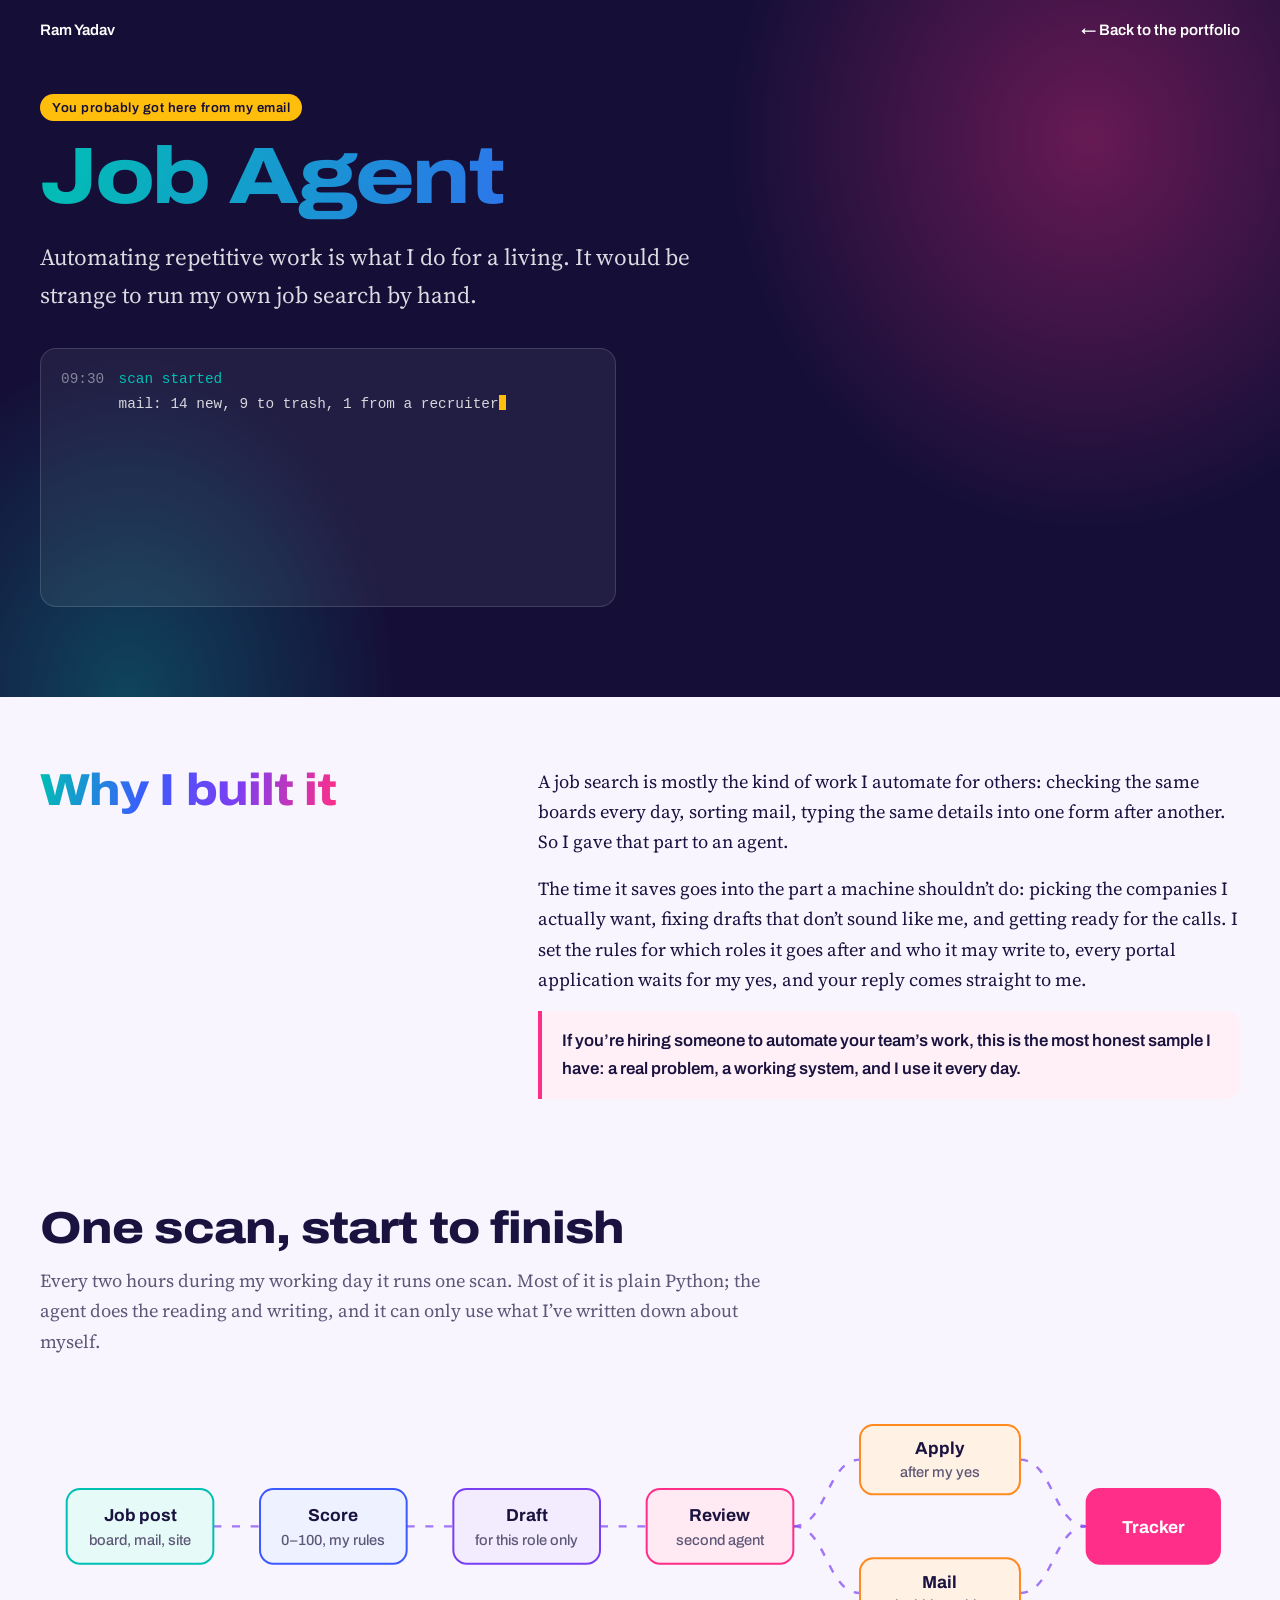
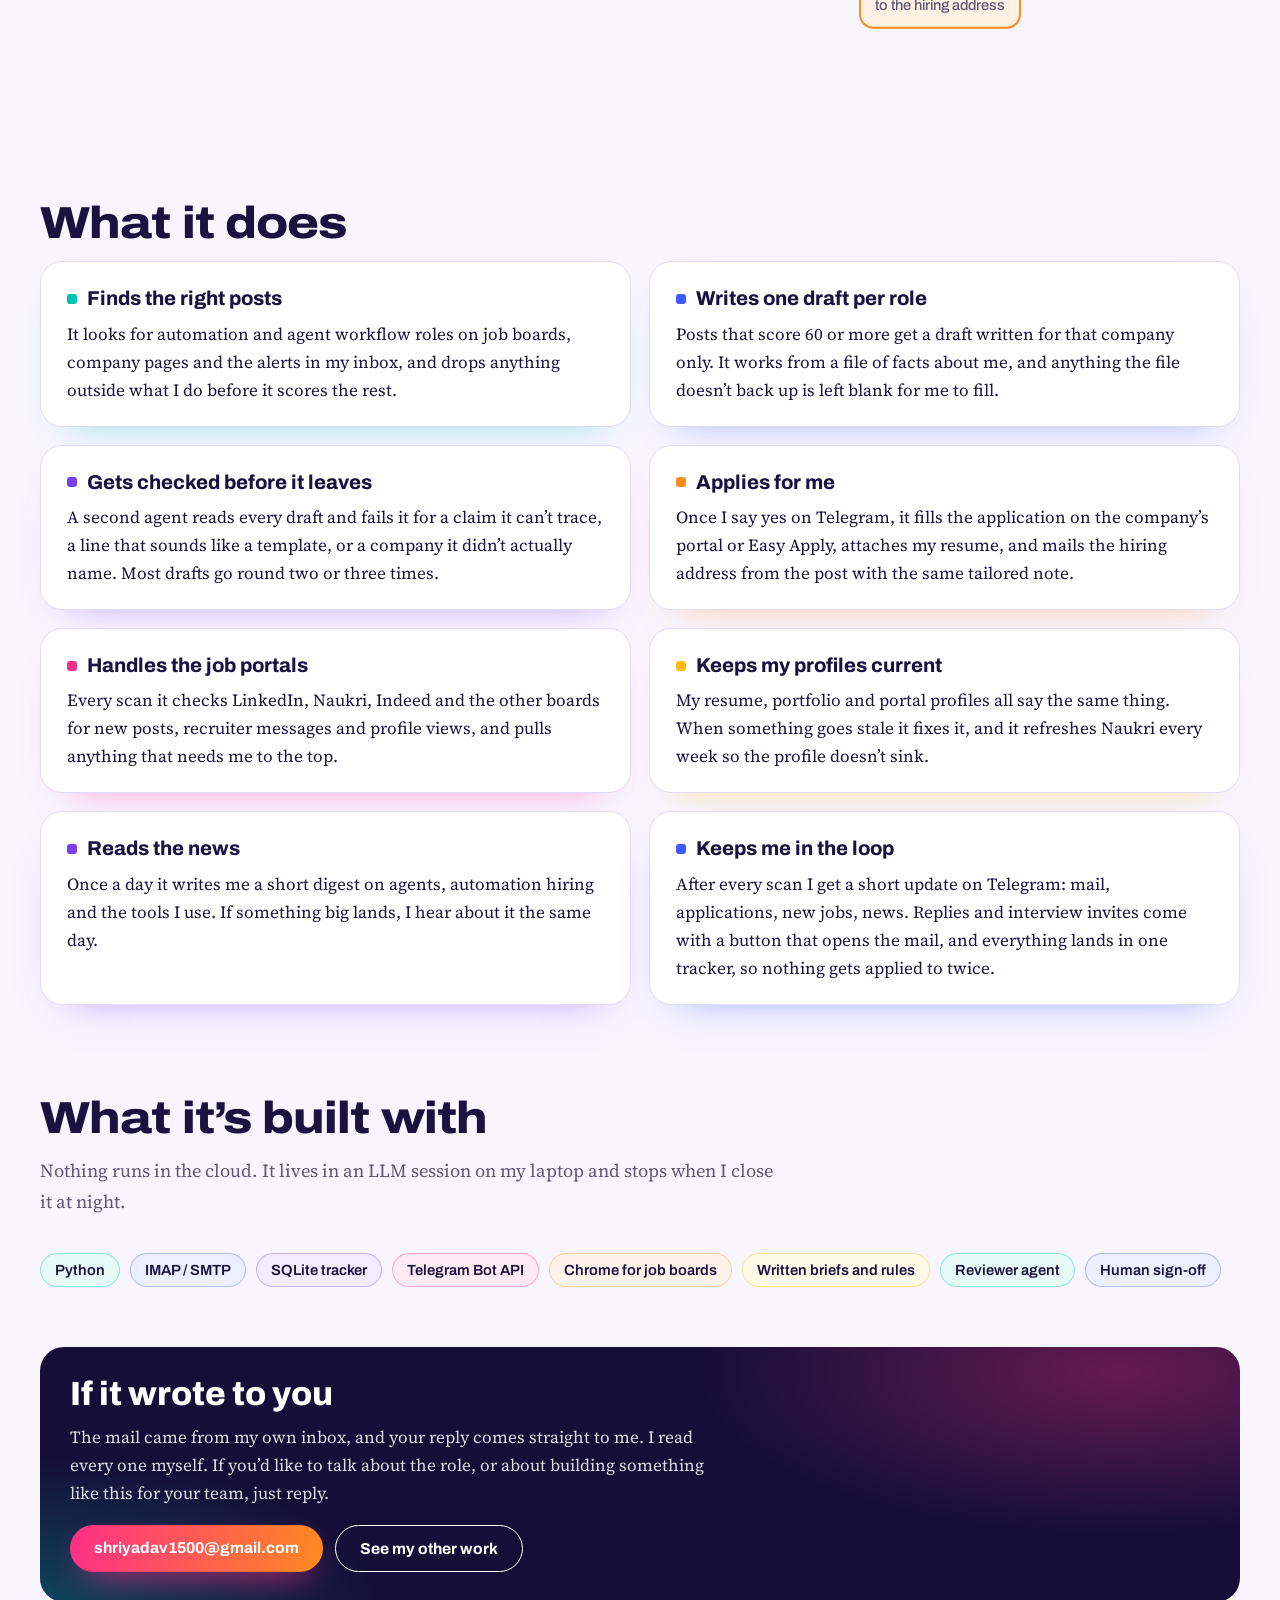
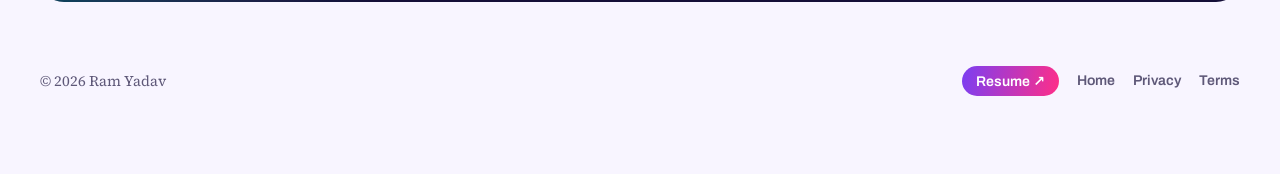
==== jobagent/index.html @ 6a9166ba "feat: short Gemini summary on the fit check" ====
<!doctype html>
<html lang="en">
<head>
<meta charset="utf-8">
<meta name="viewport" content="width=device-width, initial-scale=1">
<title>Job Agent – Ram Yadav</title>
<meta name="description" content="The small agent I built to run my job search: it reads job posts, drafts applications from facts about me, gets every draft checked, and asks me before anything big.">
<meta property="og:type" content="website">
<meta property="og:url" content="https://r4myd.com/jobagent/">
<meta property="og:title" content="Job Agent – Ram Yadav">
<meta property="og:description" content="How the agent behind my job applications works, and what it will never do.">
<meta property="og:image" content="https://r4myd.com/img/og.jpg">
<link rel="preconnect" href="https://fonts.googleapis.com">
<link rel="preconnect" href="https://fonts.gstatic.com" crossorigin>
<link href="https://fonts.googleapis.com/css2?family=Archivo:wdth,wght@100..125,400..800&family=Source+Serif+4:opsz,wght@8..60,400;8..60,600&display=swap" rel="stylesheet">
<link rel="stylesheet" href="../style.css?v=20261004c">
<link rel="icon" href="/favicon.ico" sizes="48x48">
<link rel="icon" type="image/png" href="/img/icon-192.png" sizes="192x192">
<link rel="apple-touch-icon" href="/apple-touch-icon.png">
<style>
  .ja-top { padding-bottom: 90px; }
  .ja-top .lead { max-width: 30em; margin: 18px 0 0; font-size: clamp(1.15rem, 2vw, 1.45rem); color: rgba(255,255,255,.85); }
  .ja-top .tag { display: inline-block; margin-top: 56px; padding: 6px 12px; border-radius: 999px; font: 600 .82rem var(--sans); letter-spacing: .04em; color: var(--night); background: var(--marigold); }
  .ja-top h1 { margin-top: 14px; background-size: 220% 100%; animation: shimmer 9s linear infinite; }

  .log { margin: 34px 0 0; max-width: 40em; padding: 18px 20px; border-radius: 16px; background: rgba(255,255,255,.06); border: 1px solid rgba(255,255,255,.14); font: 500 .9rem/1.7 ui-monospace, "Cascadia Mono", Consolas, monospace; color: rgba(255,255,255,.82); }
  .log p { margin: 0; display: grid; grid-template-columns: 3.4em 1fr; gap: .6em; }
  .log p b { font-weight: 500; color: rgba(255,255,255,.45); }
  .log p.wait { visibility: hidden; }
  .log .rest { visibility: hidden; }
  .log .t { color: var(--turq); } .log .y { color: var(--marigold); } .log .p { color: var(--pink); }
  .log .caret { display: inline-block; width: .55em; height: 1.05em; vertical-align: -2px; background: var(--marigold); animation: blink 1s steps(1) infinite; }
  @keyframes blink { 50% { opacity: 0; } }

  .ja { padding: 70px 0 20px; }
  .ja .section-title { font-size: clamp(1.9rem, 4vw, 2.8rem); font-weight: 800; font-stretch: 115%; letter-spacing: -.02em; margin-bottom: 14px; }
  .ja .intro { max-width: 40em; color: var(--muted); font-size: 1.15rem; margin: 0 0 36px; }
  .flow .nodes rect:nth-of-type(n) { fill: #fff; stroke: var(--rule); }
  .flow .n1 { fill: #E6FAF8 !important; stroke: var(--turq) !important; }
  .flow .n2 { fill: #EEF1FF !important; stroke: var(--blue) !important; }
  .flow .n3 { fill: #F3ECFF !important; stroke: var(--violet) !important; }
  .flow .n4 { fill: #FFE9F3 !important; stroke: var(--pink) !important; }
  .flow .n5 { fill: #FFF1E3 !important; stroke: var(--saffron) !important; }
  .flow .n6 { fill: var(--pink) !important; stroke: var(--pink) !important; }
  .flow .n6 + text { fill: #fff; }

  .why { display: grid; grid-template-columns: minmax(0, 1fr) minmax(0, 1.6fr); gap: 20px 60px; align-items: start; }
  .why .section-title { background: var(--rainbow); -webkit-background-clip: text; background-clip: text; color: transparent; }
  .why-copy p { margin: 0 0 16px; font-size: 1.15rem; }
  .why-copy .why-last { padding: 16px 20px; border-left: 4px solid var(--pink); border-radius: 0 14px 14px 0; background: color-mix(in srgb, var(--pink) 7%, var(--panel)); font-family: var(--sans); font-weight: 600; font-size: 1.05rem; }
  .cards { display: grid; grid-template-columns: repeat(2, 1fr); gap: 18px; }
  .card { --c: var(--turq); padding: 26px 26px 22px; border-radius: 22px; background: var(--panel); border: 1px solid var(--rule); box-shadow: 0 18px 40px -30px color-mix(in srgb, var(--c) 70%, transparent); transition: transform .45s var(--ease), box-shadow .45s; }
  .card:hover { transform: translateY(-4px); box-shadow: 0 26px 50px -28px color-mix(in srgb, var(--c) 80%, transparent); }
  .card h3 { font-size: 1.25rem; font-weight: 750; margin: 0 0 10px; display: flex; align-items: center; gap: 10px; }
  .card h3::before { content: ""; width: 10px; height: 10px; border-radius: 3px; background: var(--c); flex: none; }
  .card p { margin: 0; }
  .card.wide { grid-column: 1 / -1; }
  .card ul { margin: 0; padding-left: 1.1em; }
  .card li + li { margin-top: 6px; }

  .never { --c: var(--pink); background: color-mix(in srgb, var(--pink) 7%, var(--panel)); border-color: color-mix(in srgb, var(--pink) 30%, transparent); }
  .stack { display: flex; flex-wrap: wrap; gap: 10px; margin: 0; padding: 0; list-style: none; }
  .stack li { padding: 8px 14px; border-radius: 999px; font: 600 .92rem var(--sans); background: color-mix(in srgb, var(--c, var(--violet)) 10%, var(--panel)); border: 1px solid color-mix(in srgb, var(--c, var(--violet)) 35%, transparent); }
  .stack li:nth-child(6n+1) { --c: var(--turq); } .stack li:nth-child(6n+2) { --c: var(--blue); } .stack li:nth-child(6n+3) { --c: var(--violet); }
  .stack li:nth-child(6n+4) { --c: var(--pink); } .stack li:nth-child(6n+5) { --c: var(--saffron); } .stack li:nth-child(6n+6) { --c: var(--marigold); }

  .note { margin: 60px 0 10px; padding: 30px; border-radius: 24px; background: var(--night); color: #fff; position: relative; overflow: hidden; }
  .note::before { content: ""; position: absolute; inset: 0; background: radial-gradient(50% 90% at 90% 10%, rgba(255,46,136,.35), transparent 70%), radial-gradient(40% 80% at 0% 100%, rgba(0,191,179,.3), transparent 70%); }
  .note > * { position: relative; }
  .note h2 { font-size: clamp(1.5rem, 3vw, 2.1rem); font-weight: 800; margin: 0 0 10px; }
  .note p { margin: 0 0 18px; max-width: 38em; color: rgba(255,255,255,.85); }
  .note .cta { margin: 0; }

  .steps { display: none; margin: 0; padding: 0; list-style: none; counter-reset: s; font-family: var(--sans); }
  .steps li { counter-increment: s; display: grid; grid-template-columns: 2.2rem 1fr; align-items: baseline; padding: 12px 0; border-bottom: 1px solid var(--rule); }
  .steps li::before { content: counter(s, decimal-leading-zero); font-weight: 700; color: var(--pink); }
  .steps b { display: block; } .steps span { color: var(--muted); font-size: .92rem; }
  @media (max-width: 760px) { .cards, .why { grid-template-columns: 1fr; } .flow-wrap { display: none; } .steps { display: block; } .log { font-size: .8rem; } }
  @media (prefers-reduced-motion: reduce) { .ja-top h1, .log .caret { animation: none; } .card { transition: none; } }
</style>
</head>
<body>
<header class="legal-top ja-top">
  <div class="wrap">
    <div class="bar"><a href="../">Ram Yadav</a><a href="../">← Back to the portfolio</a></div>
    <span class="tag">You probably got here from my email</span>
    <h1>Job Agent</h1>
    <p class="lead">Automating repetitive work is what I do for a living. It would be strange to run my own job search by hand.</p>
    <div class="log" aria-hidden="true"></div>
  </div>
</header>

<main>
<section class="wrap ja why reveal">
  <h2 class="section-title">Why I built it</h2>
  <div class="why-copy">
    <p>A job search is mostly the kind of work I automate for others: checking the same boards every day, sorting mail, typing the same details into one form after another. So I gave that part to an agent.</p>
    <p>The time it saves goes into the part a machine shouldn’t do: picking the companies I actually want, fixing drafts that don’t sound like me, and getting ready for the calls. I set the rules for which roles it goes after and who it may write to, every portal application waits for my yes, and your reply comes straight to me.</p>
    <p class="why-last">If you’re hiring someone to automate your team’s work, this is the most honest sample I have: a real problem, a working system, and I use it every day.</p>
  </div>
</section>

<section class="wrap ja reveal">
  <h2 class="section-title">One scan, start to finish</h2>
  <p class="intro">Every two hours during my working day it runs one scan. Most of it is plain Python; the agent does the reading and writing, and it can only use what I’ve written down about myself.</p>
  <div class="flow-wrap">
  <svg class="flow" style="--c:var(--violet)" viewBox="0 0 900 200" role="img" aria-label="Job post, score, draft, review, then apply after Ram's yes and mail the hiring address, then tracker">
    <g class="edges">
      <path d="M130 100 L165 100"/><path d="M275 100 L310 100"/><path d="M420 100 L455 100"/>
      <path d="M565 100 C590 100 590 50 615 50"/><path d="M565 100 C590 100 590 150 615 150"/>
      <path d="M735 50 C760 50 760 100 785 100"/><path d="M735 150 C760 150 760 100 785 100"/>
    </g>
    <g class="nodes">
      <rect class="n1" x="20" y="72" width="110" height="56" rx="10"/><text x="75" y="96">Job post</text><text class="s" x="75" y="114">board, mail, site</text>
      <rect class="n2" x="165" y="72" width="110" height="56" rx="10"/><text x="220" y="96">Score</text><text class="s" x="220" y="114">0–100, my rules</text>
      <rect class="n3" x="310" y="72" width="110" height="56" rx="10"/><text x="365" y="96">Draft</text><text class="s" x="365" y="114">for this role only</text>
      <rect class="n4" x="455" y="72" width="110" height="56" rx="10"/><text x="510" y="96">Review</text><text class="s" x="510" y="114">second agent</text>
      <rect class="n5" x="615" y="24" width="120" height="52" rx="10"/><text x="675" y="46">Apply</text><text class="s" x="675" y="63">after my yes</text>
      <rect class="n5" x="615" y="124" width="120" height="52" rx="10"/><text x="675" y="146">Mail</text><text class="s" x="675" y="163">to the hiring address</text>
      <rect class="n6" x="785" y="72" width="100" height="56" rx="10"/><text x="835" y="105">Tracker</text>
    </g>
  </svg>
  </div>
  <ol class="steps">
    <li><div><b>Job post</b><span>from a board, an alert mail or a company site</span></div></li>
    <li><div><b>Score</b><span>0–100 against my rules; below 60 is logged and dropped</span></div></li>
    <li><div><b>Draft</b><span>written for this role only, from facts about me</span></div></li>
    <li><div><b>Review</b><span>a second agent checks every line</span></div></li>
    <li><div><b>Apply and mail</b><span>it fills the application once I say yes, and mails the hiring address from the post</span></div></li>
    <li><div><b>Tracker</b><span>one record per job, so nothing is sent twice</span></div></li>
  </ol>
</section>

<section class="wrap ja reveal">
  <h2 class="section-title">What it does</h2>
  <div class="cards">
    <article class="card" style="--c:var(--turq)"><h3>Finds the right posts</h3><p>It looks for automation and agent workflow roles on job boards, company pages and the alerts in my inbox, and drops anything outside what I do before it scores the rest.</p></article>
    <article class="card" style="--c:var(--blue)"><h3>Writes one draft per role</h3><p>Posts that score 60 or more get a draft written for that company only. It works from a file of facts about me, and anything the file doesn’t back up is left blank for me to fill.</p></article>
    <article class="card" style="--c:var(--violet)"><h3>Gets checked before it leaves</h3><p>A second agent reads every draft and fails it for a claim it can’t trace, a line that sounds like a template, or a company it didn’t actually name. Most drafts go round two or three times.</p></article>
    <article class="card" style="--c:var(--saffron)"><h3>Applies for me</h3><p>Once I say yes on Telegram, it fills the application on the company’s portal or Easy Apply, attaches my resume, and mails the hiring address from the post with the same tailored note.</p></article>
    <article class="card" style="--c:var(--pink)"><h3>Handles the job portals</h3><p>Every scan it checks LinkedIn, Naukri, Indeed and the other boards for new posts, recruiter messages and profile views, and pulls anything that needs me to the top.</p></article>
    <article class="card" style="--c:var(--marigold)"><h3>Keeps my profiles current</h3><p>My resume, portfolio and portal profiles all say the same thing. When something goes stale it fixes it, and it refreshes Naukri every week so the profile doesn’t sink.</p></article>
    <article class="card" style="--c:var(--violet)"><h3>Reads the news</h3><p>Once a day it writes me a short digest on agents, automation hiring and the tools I use. If something big lands, I hear about it the same day.</p></article>
    <article class="card" style="--c:var(--blue)"><h3>Keeps me in the loop</h3><p>After every scan I get a short update on Telegram: mail, applications, new jobs, news. Replies and interview invites come with a button that opens the mail, and everything lands in one tracker, so nothing gets applied to twice.</p></article>
  </div>
</section>

<section class="wrap ja reveal">
  <h2 class="section-title">What it’s built with</h2>
  <p class="intro">Nothing runs in the cloud. It lives in an LLM session on my laptop and stops when I close it at night.</p>
  <ul class="stack">
    <li>Python</li><li>IMAP / SMTP</li><li>SQLite tracker</li><li>Telegram Bot API</li><li>Chrome for job boards</li>
    <li>Written briefs and rules</li><li>Reviewer agent</li><li>Human sign-off</li>
  </ul>

  <div class="note">
    <h2>If it wrote to you</h2>
    <p>The mail came from my own inbox, and your reply comes straight to me. I read every one myself. If you’d like to talk about the role, or about building something like this for your team, just reply.</p>
    <p class="cta"><a class="btn" href="mailto:shriyadav1500@gmail.com">shriyadav1500@gmail.com</a><a class="btn ghost" href="../">See my other work</a></p>
  </div>
</section>
</main>

<footer class="wrap foot">
  <p>© 2026 Ram Yadav</p>
  <nav class="foot-links"><a class="resume-btn" href="../resume.pdf" target="_blank" rel="noopener">Resume <span aria-hidden="true">↗</span></a><a href="../">Home</a><a href="../privacy.html">Privacy</a><a href="../terms.html">Terms</a></nav>
</footer>

<script>
(() => {
  const els = document.querySelectorAll('.reveal');
  if (!('IntersectionObserver' in window)) { els.forEach(e => e.classList.add('in')); }
  else {
    const io = new IntersectionObserver(es => es.forEach(e => { if (e.isIntersecting) { e.target.classList.add('in'); io.unobserve(e.target); } }), { threshold: .12 });
    els.forEach(e => io.observe(e));
  }

  const log = document.querySelector('.log');
  const lines = [
    ['t', '09:30', 'scan started'],
    ['', '', 'mail: 14 new, 9 to trash, 1 from a recruiter'],
    ['', '', 'jobs: 23 found, 17 dropped by the filters'],
    ['y', '', 'score 82, automation engineer, remote → draft'],
    ['', '', 'reviewer: FIX (2 lines) → fixed → PASS'],
    ['', '', 'naukri, indeed, linkedin: 2 profile views, 0 messages'],
    ['', '', 'news: digest saved'],
    ['p', '', 'telegram → "apply to this one? yes / no"'],
    ['t', '', 'yes → applied on the portal, mail sent, tracker updated'],
  ];
  const still = matchMedia('(prefers-reduced-motion: reduce)').matches;
  // Every line is laid out up front (hidden) so the box never changes height while it types.
  const rows = lines.map(([cls, time, text]) => {
    const p = document.createElement('p'); p.className = (cls ? cls + ' ' : '') + 'wait';
    const b = document.createElement('b'); b.textContent = time;
    const s = document.createElement('span'); const done = document.createElement('span'); const rest = document.createElement('span');
    rest.className = 'rest'; rest.textContent = text; s.append(done, rest);
    p.append(b, s); log.appendChild(p);
    return { p, done, rest, text };
  });
  if (still) { rows.forEach(r => { r.p.classList.remove('wait'); r.done.textContent = r.text; r.rest.textContent = ''; }); return; }
  const caret = document.createElement('span'); caret.className = 'caret';
  let i = 0;
  const reset = () => rows.forEach(r => { r.p.classList.add('wait'); r.done.textContent = ''; r.rest.textContent = r.text; });
  const next = () => {
    if (i === rows.length) { setTimeout(() => { reset(); i = 0; next(); }, 4200); return; }
    const r = rows[i++]; r.p.classList.remove('wait'); let k = 0;
    const type = () => {
      k++; r.done.textContent = r.text.slice(0, k); r.rest.textContent = r.text.slice(k);
      r.done.after(caret);
      k < r.text.length ? setTimeout(type, 16) : setTimeout(next, 520);
    };
    type();
  };
  next();
})();
</script>
<script type="module" src="https://static.cloudflareinsights.com/beacon.min.js" data-cf-beacon='{"token": "8d06e799ebae47a8966e0bc18af4d934"}'></script>
</body>
</html>
---- style.css ----
/* Jaipur's colours: pink city walls, blue pottery, saffron, marigold, indigo dye. */
:root {
  --night: #150F38;
  --ink: #1A1340;
  --paper: #F8F5FF;
  --panel: #FFFFFF;
  --muted: #5E5878;
  --rule: #E3DDF3;
  --pink: #FF2E88;
  --saffron: #FF8A1F;
  --marigold: #FFBE0B;
  --turq: #00BFB3;
  --blue: #3D5AFE;
  --violet: #7B3FF2;
  --rainbow: linear-gradient(100deg, var(--turq), var(--blue) 25%, var(--violet) 45%, var(--pink) 68%, var(--saffron) 85%, var(--marigold));
  --sans: "Archivo", "Segoe UI", system-ui, sans-serif;
  --serif: "Source Serif 4", Georgia, serif;
  --ease: cubic-bezier(.16, 1, .3, 1);
  --max: 1200px;
  color-scheme: light;
}

*, *::before, *::after { box-sizing: border-box; }
html { scroll-behavior: smooth; overflow-x: clip; }
body { margin: 0; overflow-x: clip; background: var(--paper); color: var(--ink); font: 1.0625rem/1.65 var(--serif); -webkit-font-smoothing: antialiased; }
img { display: block; max-width: 100%; height: auto; }
a { color: inherit; }
:focus-visible { outline: 3px solid var(--marigold); outline-offset: 3px; }
h1, h2, h3 { font-family: var(--sans); line-height: 1.06; margin: 0; }
.wrap { width: min(var(--max), 100% - 32px); margin-inline: auto; }

/* ---------- top bar (sits on the dark hero) ---------- */
.top { position: absolute; inset: 0 0 auto; z-index: 3; display: flex; justify-content: space-between; align-items: center; padding: 22px 0; color: #fff; }
.mark { font: 800 1.05rem var(--sans); font-stretch: 118%; text-decoration: none; }
.top nav { display: flex; gap: 24px; align-items: center; font: 500 .95rem var(--sans); }
.top nav a { text-decoration: none; opacity: .75; }
.top nav a:hover { opacity: 1; }
.top .nav-cta { opacity: 1; padding: 8px 16px; border-radius: 999px; background: rgba(255,255,255,.1); border: 1px solid rgba(255,255,255,.25); backdrop-filter: blur(8px); }

/* ---------- hero ---------- */
.hero { position: relative; min-height: 100svh; display: grid; align-content: center; overflow: hidden; padding: 120px 0 44px; background: var(--night); color: #fff; isolation: isolate; }
.hero::before { /* coloured light pooling behind the terrain */
  content: ""; position: absolute; inset: -20%; z-index: -1;
  background: radial-gradient(38% 42% at 78% 30%, rgba(255,46,136,.35), transparent 70%),
              radial-gradient(34% 38% at 92% 78%, rgba(255,138,31,.30), transparent 70%),
              radial-gradient(40% 44% at 55% 95%, rgba(0,191,179,.28), transparent 70%),
              radial-gradient(30% 36% at 10% 10%, rgba(123,63,242,.35), transparent 70%);
  animation: drift 18s ease-in-out infinite alternate;
}
@keyframes drift { to { transform: translate(-3%, 2%) scale(1.06); } }
#terrain { position: absolute; inset: 0; width: 100%; height: 100%; z-index: 0; }
.hero::after { content: ""; position: absolute; inset: 0; z-index: 1; pointer-events: none; background: linear-gradient(90deg, rgba(21,15,56,.9) 12%, rgba(21,15,56,.35) 45%, transparent 70%); }
.hero-in, .hero-stats { position: relative; z-index: 2; }
.hero h1 {
  font-size: clamp(4rem, 12vw, 10.5rem); font-weight: 800; font-stretch: 125%; letter-spacing: -.035em; line-height: .86; margin: 0 0 30px;
  background: var(--rainbow); background-size: 220% 100%; -webkit-background-clip: text; background-clip: text; color: transparent;
  animation: rise 1.2s var(--ease) both, shimmer 9s linear infinite;
}
@keyframes shimmer { to { background-position: 220% 0; } }
.hello { font: 600 clamp(1.1rem, 1.8vw, 1.5rem) var(--sans); color: rgba(255,255,255,.78); margin: 0 0 6px 6px; animation: rise 1s var(--ease) both; }
.lede { font-size: clamp(1.25rem, 2.1vw, 1.6rem); max-width: 25em; margin: 0 0 10px; }
.sub { color: rgba(255,255,255,.7); margin: 0; }
.cta { display: flex; flex-wrap: wrap; gap: 12px; margin: 32px 0 0; }
.btn { font: 700 .98rem var(--sans); text-decoration: none; padding: 14px 24px; border-radius: 999px; color: #fff; background: linear-gradient(100deg, var(--pink), var(--saffron)); box-shadow: 0 14px 34px -14px var(--pink); transition: transform .35s var(--ease), box-shadow .35s; }
.btn:hover { transform: translateY(-3px) scale(1.02); box-shadow: 0 20px 40px -14px var(--pink); }
.btn.ghost { background: transparent; border: 1.5px solid currentColor; box-shadow: none; }
.hero-stats { display: grid; grid-template-columns: repeat(3, 1fr); gap: 16px; margin-top: 70px; }
.hero-stats div { display: flex; flex-direction: column-reverse; padding: 18px 20px; border-radius: 18px; background: rgba(255,255,255,.07); border: 1px solid rgba(255,255,255,.12); backdrop-filter: blur(10px); }
.hero-stats div:nth-child(1) dd { color: var(--turq); } .hero-stats div:nth-child(2) dd { color: var(--pink); } .hero-stats div:nth-child(3) dd { color: var(--marigold); }
.hero-stats dt { font: 500 .88rem var(--sans); color: rgba(255,255,255,.7); }
.hero-stats dd { margin: 0; font: 800 clamp(1.8rem, 3.4vw, 2.7rem) var(--sans); font-stretch: 118%; font-variant-numeric: tabular-nums; }
.hero-in > *, .hero-stats { opacity: 0; transform: translateY(18px); animation: rise 1s var(--ease) forwards; }
.hero-in > :nth-child(2) { animation-delay: .12s; } .hero-in > :nth-child(3) { animation-delay: .22s; } .hero-in > :nth-child(4) { animation-delay: .32s; }
.hero-stats { animation-delay: .5s; }
@keyframes rise { to { opacity: 1; transform: none; } }

/* ---------- moving skills band ---------- */
.band { overflow: hidden; background: linear-gradient(100deg, var(--saffron), var(--pink) 55%, var(--violet)); color: #fff; transform: rotate(-1.5deg); margin: -22px -10px 0; position: relative; z-index: 2; box-shadow: 0 18px 40px -20px rgba(255,46,136,.7); }
.band-track { display: flex; width: max-content; animation: slide 32s linear infinite; }
.band span { font: 800 clamp(1.1rem, 2.4vw, 1.7rem) var(--sans); font-stretch: 115%; padding: 16px 28px; white-space: nowrap; }
.band span::after { content: "✦"; margin-left: 56px; color: var(--marigold); }
@keyframes slide { to { transform: translateX(-50%); } }

/* ---------- section titles ---------- */
#work { padding: 110px 0 10px; }
.section-title { font-size: clamp(2.3rem, 5vw, 4rem); font-weight: 800; font-stretch: 118%; letter-spacing: -.025em; }
.section-lede { color: var(--muted); font-size: 1.15rem; margin: 12px 0 0; max-width: 40em; }

/* ---------- projects: each one wears its own colour ---------- */
.project { --c: var(--pink); padding: 90px 0 30px; }
.p-head h3 { font-size: clamp(2rem, 4.4vw, 3.4rem); font-weight: 800; font-stretch: 114%; letter-spacing: -.02em; }
.p-head h3::before { content: ""; display: block; width: 64px; height: 8px; border-radius: 8px; background: var(--c); margin-bottom: 22px; box-shadow: 18px 0 0 color-mix(in srgb, var(--c) 45%, transparent), 36px 0 0 color-mix(in srgb, var(--c) 20%, transparent); }
.p-sub { font-size: 1.22rem; color: var(--muted); margin: 14px 0 34px; max-width: 36em; }
.p-grid { display: grid; grid-template-columns: minmax(0, 1.6fr) minmax(0, 1fr); gap: 56px; align-items: start; }
.p-copy p { margin: 0 0 16px; max-width: 38em; }
.points { padding-left: 1.2em; margin: 6px 0 0; }
.points li { margin-bottom: 8px; }
.points li::marker { color: var(--c); content: "◆  "; font-size: .8em; }
.facts { margin: 0; padding: 24px; border-radius: 22px; background: color-mix(in srgb, var(--c) 10%, var(--panel)); border: 1px solid color-mix(in srgb, var(--c) 30%, transparent); font-family: var(--sans); }
.facts div + div { margin-top: 16px; }
.facts dt { font-size: .82rem; font-weight: 600; color: color-mix(in srgb, var(--c) 70%, var(--ink)); }
.facts dd { margin: 3px 0 0; font-size: .98rem; line-height: 1.45; }

/* screenshots float on a coloured, dotted (bandhani) stage and lean toward the pointer */
.shot, .shots { margin: 46px 0 0; }
.shots { display: grid; gap: 26px; }
.shots .shot { margin: 0; }
.shots.two { grid-template-columns: 1fr 1fr; }
.shots.two.narrow { grid-template-columns: .62fr 1.38fr; align-items: start; }
.shots.three { grid-template-columns: repeat(3, 1fr); }
.shot { perspective: 1400px; }
.zoom {
  --rx: 0deg; --ry: 0deg;
  display: block; width: 100%; padding: 22px; border: 0; border-radius: 26px; cursor: zoom-in;
  background: radial-gradient(circle at 1px 1px, rgba(255,255,255,.35) 1.4px, transparent 1.6px) 0 0 / 14px 14px,
              linear-gradient(135deg, var(--c), color-mix(in srgb, var(--c) 55%, var(--violet)));
  transform: rotateX(var(--rx)) rotateY(var(--ry)); transform-style: preserve-3d;
  transition: transform .5s var(--ease), box-shadow .5s;
  box-shadow: 0 30px 60px -30px color-mix(in srgb, var(--c) 80%, #000);
}
.zoom img { width: 100%; border-radius: 12px; transform: translateZ(40px); box-shadow: 0 18px 40px -16px rgba(0,0,0,.45); }
.tilt .zoom { transform: rotateX(18deg) rotateY(-10deg) scale(.92); }
.tilt.in .zoom { transform: rotateX(var(--rx)) rotateY(var(--ry)); }
figcaption { font: .9rem/1.45 var(--sans); color: var(--muted); margin-top: 12px; }
.reveal { opacity: 0; transform: translateY(26px); transition: opacity .9s var(--ease), transform .9s var(--ease); }
.reveal.in { opacity: 1; transform: none; }

/* ---------- runner pipeline ---------- */
.pipe { position: relative; list-style: none; padding: 0; margin: 0 0 42px; display: grid; grid-template-columns: repeat(8, 1fr); gap: 8px; font: 700 .88rem var(--sans); }
.pipe li { display: flex; align-items: center; justify-content: center; text-align: center; line-height: 1.25; padding: 12px 6px; border-radius: 999px; background: var(--panel); border: 1.5px solid var(--rule); color: var(--muted); animation: step 8s linear infinite; animation-delay: calc(var(--i) * 1s); }
@keyframes step {
  0%, 11% { color: #fff; background: var(--c); border-color: var(--c); transform: translateY(-4px); box-shadow: 0 12px 24px -10px var(--c); }
  13%, 100% { color: var(--muted); background: var(--panel); border-color: var(--rule); transform: none; box-shadow: none; }
}

/* ---------- agent flow ---------- */
.flow { width: 100%; height: auto; margin: 0 0 42px; font-family: var(--sans); }
.flow .edges path { fill: none; stroke: var(--c); stroke-width: 1.8; opacity: .7; stroke-dasharray: 6 8; animation: flow 1.4s linear infinite; }
@keyframes flow { to { stroke-dashoffset: -28; } }
.flow rect { fill: #FFFFFF; stroke: var(--rule); stroke-width: 1.5; }
.flow .nodes rect:nth-of-type(2) { fill: #E6FAF8; stroke: var(--turq); } .flow .nodes rect:nth-of-type(3) { fill: #EEF1FF; stroke: var(--blue); }
.flow .nodes rect:nth-of-type(4) { fill: #F3ECFF; stroke: var(--violet); } .flow .nodes rect:nth-of-type(5) { fill: #FFE9F3; stroke: var(--pink); }
.flow .nodes rect:nth-of-type(6) { fill: #FFF1E3; stroke: var(--saffron); } .flow .nodes rect:nth-of-type(7) { fill: #FFF7DB; stroke: var(--marigold); }
.flow .end { fill: var(--pink); stroke: var(--pink); }
.flow text { font-size: 13px; font-weight: 700; fill: #1A1340; text-anchor: middle; }
.flow text.s { font-size: 11px; font-weight: 500; fill: #5E5878; }
.flow .end + text { fill: #fff; }

/* ---------- smaller builds ---------- */
.more, .build, .path { padding: 110px 0 20px; }
.tools { display: grid; grid-template-columns: repeat(3, 1fr); gap: 18px; margin-top: 40px; }
.tools article { --t: var(--pink); padding: 28px; border-radius: 22px; background: var(--panel); border: 1px solid var(--rule); position: relative; overflow: hidden; transition: transform .5s var(--ease), box-shadow .5s; }
.tools article:nth-child(2) { --t: var(--turq); } .tools article:nth-child(3) { --t: var(--violet); }
.tools article:nth-child(4) { --t: var(--saffron); } .tools article:nth-child(5) { --t: var(--blue); } .tools article:nth-child(6) { --t: var(--marigold); }
.tools article::before { content: ""; position: absolute; width: 140px; height: 140px; right: -50px; top: -50px; border-radius: 50%; background: var(--t); opacity: .16; transition: transform .6s var(--ease); }
.tools article:hover { transform: translateY(-6px) rotate(-.4deg); box-shadow: 0 26px 50px -30px var(--t); }
.tools article:hover::before { transform: scale(2.2); }
.tools h3 { font-size: 1.18rem; font-weight: 750; margin-bottom: 10px; position: relative; }
.tools p { margin: 0; font-size: 1rem; position: relative; }
.tools .stack { margin-top: 14px; font: 600 .85rem var(--sans); color: color-mix(in srgb, var(--t) 80%, var(--ink)); }

/* ---------- services with a turning cube ---------- */
.build-grid { display: grid; grid-template-columns: 300px 1fr; gap: 56px; align-items: center; margin-top: 44px; }
.cube-wrap { perspective: 900px; height: 300px; cursor: grab; touch-action: none; user-select: none; display: grid; place-items: center; }
.cube { --s: 170px; width: var(--s); height: var(--s); position: relative; transform-style: preserve-3d; transform: rotateX(-22deg) rotateY(0deg); }
.cube b { position: absolute; inset: 0; display: grid; place-items: center; font: 800 1.2rem var(--sans); font-stretch: 112%; color: #fff; border-radius: 18px; box-shadow: inset 0 0 0 1px rgba(255,255,255,.35); }
.cube b:nth-child(1) { background: var(--pink); transform: translateZ(calc(var(--s) / 2)); }
.cube b:nth-child(2) { background: var(--turq); transform: rotateY(90deg) translateZ(calc(var(--s) / 2)); }
.cube b:nth-child(3) { background: var(--violet); transform: rotateY(180deg) translateZ(calc(var(--s) / 2)); }
.cube b:nth-child(4) { background: var(--saffron); transform: rotateY(-90deg) translateZ(calc(var(--s) / 2)); }
.cube b:nth-child(5) { background: var(--blue); transform: rotateX(90deg) translateZ(calc(var(--s) / 2)); }
.cube b:nth-child(6) { background: var(--marigold); color: #1A1340; transform: rotateX(-90deg) translateZ(calc(var(--s) / 2)); }
@keyframes turn { from { transform: rotateX(-22deg) rotateY(0); } to { transform: rotateX(-22deg) rotateY(360deg); } }
.services { list-style: none; padding: 0; margin: 0; display: grid; grid-template-columns: 1fr 1fr; gap: 14px; }
.services li { padding: 20px 22px; border-radius: 18px; background: var(--panel); border: 1px solid var(--rule); border-left: 5px solid var(--pink); }
.services li:nth-child(2) { border-left-color: var(--turq); } .services li:nth-child(3) { border-left-color: var(--violet); }
.services li:nth-child(4) { border-left-color: var(--saffron); } .services li:nth-child(5) { border-left-color: var(--blue); } .services li:nth-child(6) { border-left-color: var(--marigold); }
.services h3 { font-size: 1.15rem; font-weight: 750; margin-bottom: 6px; }
.services p { margin: 0; color: var(--muted); font-size: 1rem; }

/* ---------- path ---------- */
.timeline { list-style: none; margin: 46px 0 0; padding: 0; display: grid; grid-template-columns: repeat(3, 1fr); gap: 22px; }
.timeline li { padding: 28px; border-radius: 22px; background: var(--panel); border: 1px solid var(--rule); }
.timeline .when { font: 800 3.2rem/1 var(--sans); font-stretch: 122%; margin: 0 0 14px; background: var(--rainbow); background-size: 300% 100%; -webkit-background-clip: text; background-clip: text; color: transparent; }
.timeline li:nth-child(1) .when { background-position: 0 0; } .timeline li:nth-child(2) .when { background-position: 50% 0; } .timeline li:nth-child(3) .when { background-position: 100% 0; }
.timeline h3 { font-size: 1.2rem; font-weight: 750; margin-bottom: 8px; }
.timeline p { margin: 0; }

/* ---------- contact ---------- */
.contact { margin-top: 110px; padding: 90px min(6vw, 70px); border-radius: 36px; color: #fff; position: relative; overflow: hidden;
  background: linear-gradient(120deg, var(--violet), var(--pink) 45%, var(--saffron) 80%, var(--marigold)); background-size: 200% 200%; animation: glow 14s ease-in-out infinite alternate; }
@keyframes glow { to { background-position: 100% 100%; } }
.contact h2 { font-size: clamp(2.3rem, 5.8vw, 4.8rem); font-weight: 800; font-stretch: 122%; letter-spacing: -.03em; max-width: 13em; }
.contact > p { font-size: 1.25rem; max-width: 32em; margin: 18px 0 0; opacity: .92; }
.contact .btn { background: #fff; color: #1A1340; box-shadow: 0 16px 36px -16px rgba(0,0,0,.5); }
.contact .btn.ghost { background: transparent; color: #fff; }
.foot { padding: 34px 0 54px; color: var(--muted); font-size: .92rem; }

/* ---------- lightbox ---------- */
.lightbox { border: 0; padding: 0; background: transparent; max-width: 96vw; }
.lightbox::backdrop { background: rgba(21, 15, 56, .88); backdrop-filter: blur(6px); }
.lightbox img { max-width: 96vw; max-height: 86vh; border-radius: 12px; }
.lb-close { display: block; margin: 0 0 10px auto; font: 700 .95rem var(--sans); padding: 8px 18px; border-radius: 999px; border: 0; cursor: pointer; background: var(--marigold); }

/* ---------- small screens ---------- */
@media (max-width: 900px) {
  .top nav a:not(.nav-cta) { display: none; }
  .p-grid, .shots.two, .shots.two.narrow, .build-grid { grid-template-columns: 1fr; gap: 28px; }
  .shots.three, .tools, .services { grid-template-columns: 1fr 1fr; }
  .timeline { grid-template-columns: 1fr; }
  .pipe { grid-template-columns: repeat(4, 1fr); grid-auto-rows: 1fr; }
  .hero::after { background: linear-gradient(0deg, rgba(21,15,56,.95) 35%, rgba(21,15,56,.4)); }
}
@media (max-width: 560px) {
  .shots.three, .tools, .services, .hero-stats { grid-template-columns: 1fr; }
  .zoom { padding: 12px; border-radius: 18px; }
  .contact { border-radius: 24px; }
}
@media (prefers-reduced-motion: reduce) {
  *, *::before, *::after { animation: none !important; transition: none !important; }
  .reveal, .hero-in > *, .hero-stats { opacity: 1; transform: none; }
  .tilt .zoom { transform: none; }
}

/* ================= control room layer ================= */
/* boot screen */
.boot { position: fixed; inset: 0; z-index: 50; background: var(--night); color: #fff; display: grid; grid-template-rows: 1fr auto; padding: 5vw; font: .95rem/1.7 ui-monospace, "Cascadia Code", Consolas, monospace; transition: transform .9s var(--ease) .1s, opacity .6s .5s; }
.boot.done { transform: translateY(-100%); opacity: 0; pointer-events: none; }
.boot-log { margin: 0; color: rgba(255,255,255,.7); white-space: pre-wrap; }
.boot-log b { color: var(--turq); font-weight: 600; }
.boot-pct { margin: 0; font: 800 clamp(5rem, 18vw, 15rem)/.8 var(--sans); font-stretch: 125%; text-align: right; background: var(--rainbow); -webkit-background-clip: text; background-clip: text; color: transparent; }

/* HUD strip */
.hud { display: flex; gap: 22px; margin: 0; font: 500 .78rem ui-monospace, Consolas, monospace; letter-spacing: .02em; color: rgba(255,255,255,.62); }
.hud .ok { color: #7CF0C8; }
.hud .ok::before { content: ""; display: inline-block; width: 7px; height: 7px; border-radius: 50%; background: #7CF0C8; margin-right: 7px; box-shadow: 0 0 10px #7CF0C8; animation: blink 2s infinite; }
@keyframes blink { 50% { opacity: .35; } }

/* rotating word */
.rot { display: inline-block; color: var(--marigold); font-weight: 600; min-width: 5ch; transition: opacity .3s, transform .3s var(--ease); }
.rot.out { opacity: 0; transform: translateY(-40%); }

/* manifesto: words light up as you scroll past */
.manifesto { padding: 130px 0 40px; }
.manifesto p { margin: 0; max-width: 20em; font: 750 clamp(1.9rem, 4.2vw, 3.6rem)/1.18 var(--sans); font-stretch: 108%; letter-spacing: -.02em; }
.manifesto span { color: color-mix(in srgb, var(--ink) 16%, transparent); transition: color .4s; }
.manifesto span.lit { color: var(--ink); }
.manifesto span.lit.hot { color: var(--pink); } .manifesto span.lit.hot:nth-of-type(odd) { color: var(--turq); }

/* work index with a preview that follows the pointer */
.index { list-style: none; padding: 0; margin: 46px 0 0; border-top: 1px solid var(--rule); counter-reset: w; }
.index a { display: grid; grid-template-columns: 3rem 1fr auto 4rem; align-items: baseline; gap: 18px; padding: 22px 6px; border-bottom: 1px solid var(--rule); text-decoration: none; position: relative; transition: padding .4s var(--ease), color .3s; }
.index a::before { counter-increment: w; content: counter(w, decimal-leading-zero); font: 600 .85rem var(--sans); color: var(--c); }
.index span { font: 750 clamp(1.3rem, 2.6vw, 2.1rem) var(--sans); font-stretch: 110%; }
.index em { font: 500 .9rem var(--sans); font-style: normal; color: var(--muted); }
.index b { font: 600 .9rem var(--sans); color: var(--muted); text-align: right; }
.index a:hover { padding-left: 22px; color: var(--c); }
.peek { position: fixed; left: 0; top: 0; z-index: 20; width: 340px; aspect-ratio: 16/10; border-radius: 14px; overflow: hidden; pointer-events: none; opacity: 0; transform: translate(-50%, -50%) scale(.6) rotate(-4deg); transition: opacity .25s, transform .45s var(--ease); box-shadow: 0 30px 60px -20px rgba(21,15,56,.55); }
.peek.on { opacity: 1; transform: translate(-50%, -50%) scale(1) rotate(-4deg); }
.peek img { width: 100%; height: 100%; object-fit: cover; object-position: top left; }

/* console */
.console-sec { padding: 110px 0 10px; }
.console { margin-top: 36px; border-radius: 20px; overflow: hidden; background: var(--night); color: #E9E4FF; box-shadow: 0 40px 80px -40px rgba(123,63,242,.8); font: .95rem/1.6 ui-monospace, "Cascadia Code", Consolas, monospace; }
.c-bar { display: flex; align-items: center; gap: 8px; padding: 12px 16px; background: rgba(255,255,255,.06); }
.c-bar i { width: 12px; height: 12px; border-radius: 50%; background: var(--pink); } .c-bar i:nth-child(2) { background: var(--marigold); } .c-bar i:nth-child(3) { background: var(--turq); }
.c-bar span { margin-left: 10px; color: rgba(255,255,255,.55); font-size: .85rem; }
.c-out { margin: 0; padding: 18px 20px 4px; min-height: 240px; max-height: 360px; overflow: auto; white-space: pre-wrap; }
.c-out .k { color: var(--marigold); } .c-out .g { color: #7CF0C8; } .c-out .p { color: #FF7DB8; } .c-out .dim { color: rgba(255,255,255,.5); }
.c-out a { color: #7CF0C8; }
.c-in { display: flex; gap: 10px; padding: 8px 20px 18px; }
.c-in label { color: var(--pink); font-weight: 700; }
.c-in input { flex: 1; background: none; border: 0; outline: 0; color: #fff; font: inherit; caret-color: var(--marigold); }
code { font-family: ui-monospace, Consolas, monospace; background: color-mix(in srgb, var(--violet) 14%, transparent); padding: 1px 7px; border-radius: 6px; }

/* custom cursor (pointer devices only) */
.cursor { position: fixed; left: 0; top: 0; z-index: 60; width: 14px; height: 14px; border-radius: 50%; pointer-events: none; background: var(--pink); mix-blend-mode: multiply; transform: translate(-50%, -50%); transition: width .3s var(--ease), height .3s var(--ease), background .3s; display: grid; place-items: center; }
.cursor span { font: 700 .8rem var(--sans); color: #fff; opacity: 0; transition: opacity .2s; }
.cursor.big { width: 78px; height: 78px; background: var(--violet); mix-blend-mode: normal; }
.cursor.big span { opacity: 1; }
@media (hover: none) { .cursor, .peek { display: none; } }
@media (max-width: 1100px) { .hud span:nth-child(2) { display: none; } }
@media (max-width: 900px) { .hud { display: none; } .index a { grid-template-columns: 2.4rem 1fr; } .index em, .index b { display: none; } }
@media (prefers-reduced-motion: reduce) { .boot { display: none; } }

/* ---------- about ---------- */
.about { padding: 120px 0 10px; display: grid; grid-template-columns: minmax(0, .9fr) minmax(0, 1.1fr); gap: 70px; align-items: center; }
.portrait { margin: 0; perspective: 1200px; }
.frame {
  padding: 18px; border-radius: 32px; transform: rotate(-3deg); transition: transform .8s var(--ease);
  background: radial-gradient(circle at 1px 1px, rgba(255,255,255,.4) 1.4px, transparent 1.6px) 0 0 / 14px 14px, var(--rainbow);
  box-shadow: 0 40px 80px -40px rgba(123,63,242,.8);
}
.frame img { border-radius: 20px; filter: saturate(1.05) contrast(1.03); }
.portrait:hover .frame { transform: rotate(0deg) scale(1.02); }
.portrait figcaption { display: flex; align-items: center; gap: 8px; margin-top: 18px; font: 600 .9rem var(--sans); color: var(--muted); }
.portrait .dot { width: 9px; height: 9px; border-radius: 50%; background: var(--turq); box-shadow: 0 0 0 4px color-mix(in srgb, var(--turq) 25%, transparent); }
.about-copy p { font-size: 1.2rem; max-width: 32em; margin: 18px 0 0; }
.about-copy p:first-of-type { margin-top: 24px; }

/* ---------- footer ---------- */
.foot { display: flex; flex-wrap: wrap; justify-content: space-between; align-items: center; gap: 16px; }
.foot p { margin: 0; }
.foot-links { display: flex; align-items: center; gap: 18px; font: 600 .88rem var(--sans); }
.foot-links a { color: var(--muted); text-decoration: none; }
.foot-links a:hover { color: var(--ink); }
.foot-links .resume-btn { color: #fff; padding: 7px 14px; border-radius: 999px; background: linear-gradient(100deg, var(--violet), var(--pink)); }
.foot-links .resume-btn:hover { color: #fff; filter: brightness(1.1); }

/* ---------- legal pages ---------- */
.legal-top { background: var(--night); color: #fff; padding: 22px 0 70px; position: relative; overflow: hidden; }
.legal-top::before { content: ""; position: absolute; inset: 0; background: radial-gradient(40% 80% at 85% 20%, rgba(255,46,136,.35), transparent 70%), radial-gradient(30% 70% at 10% 100%, rgba(0,191,179,.3), transparent 70%); }
.legal-top .wrap { position: relative; }
.legal-top .bar { display: flex; justify-content: space-between; align-items: center; }
.legal-top a { color: #fff; text-decoration: none; font: 600 .95rem var(--sans); }
.legal-top h1 { margin-top: 60px; font-size: clamp(2.6rem, 7vw, 5rem); font-weight: 800; font-stretch: 120%; letter-spacing: -.03em; background: var(--rainbow); -webkit-background-clip: text; background-clip: text; color: transparent; }
.legal-top .updated { margin: 12px 0 0; color: rgba(255,255,255,.7); font: 500 .95rem var(--sans); }
.legal { max-width: 46em; padding: 60px 0 40px; }
.legal h2 { font-size: 1.4rem; font-weight: 750; margin: 40px 0 10px; }
.legal p, .legal li { font-size: 1.08rem; }
.legal a { color: var(--violet); }

@media (max-width: 900px) { .about { grid-template-columns: 1fr; gap: 40px; } .portrait { max-width: 420px; } }
.legal a.btn { color: #fff; display: inline-block; margin-top: 10px; }

html.booted .boot { display: none; }
.cube-wrap:active { cursor: grabbing; }

/* ---------- "ask my agent" button: a slow colour ring and a live dot ---------- */
@property --spin { syntax: "<angle>"; inherits: false; initial-value: 0deg; }
.btn.agent { position: relative; isolation: isolate; display: inline-flex; align-items: center; gap: 10px; background: rgba(255,255,255,.08); box-shadow: 0 0 34px -8px rgba(0,191,179,.55); }
.btn.agent::before { content: ""; position: absolute; inset: 0; z-index: -1; padding: 2px; border-radius: inherit;
  background: conic-gradient(from var(--spin), var(--turq), var(--blue), var(--violet), var(--pink), var(--marigold), var(--turq));
  -webkit-mask: linear-gradient(#000 0 0) content-box, linear-gradient(#000 0 0); -webkit-mask-composite: xor; mask-composite: exclude;
  animation: ring 3.5s linear infinite; }
@keyframes ring { to { --spin: 360deg; } }
.btn.agent:hover { box-shadow: 0 0 44px -6px rgba(0,191,179,.8); }
.live { width: 8px; height: 8px; border-radius: 50%; background: #7CF0C8; box-shadow: 0 0 0 0 rgba(124,240,200,.7); animation: ping 1.8s ease-out infinite; }
@keyframes ping { 70% { box-shadow: 0 0 0 9px rgba(124,240,200,0); } 100% { box-shadow: 0 0 0 0 rgba(124,240,200,0); } }

/* ---------- fit check ---------- */
.fit { padding: 110px 0 0; }
.sr { position: absolute; width: 1px; height: 1px; overflow: hidden; clip-path: inset(50%); }
.fit-form { margin-top: 32px; }
.fit-form textarea, .contact-form input, .contact-form textarea { width: 100%; font: 1rem/1.5 var(--serif); color: var(--ink); background: var(--panel); border: 1.5px solid var(--rule); border-radius: 16px; padding: 14px 16px; resize: vertical; transition: border-color .2s; }
.fit-form textarea:focus, .contact-form input:focus, .contact-form textarea:focus { outline: none; border-color: var(--violet); }
.fit-row { display: flex; flex-wrap: wrap; align-items: center; gap: 16px; margin-top: 16px; }
.fit-row .btn { border: 0; cursor: pointer; }
.fit-row .btn:disabled { opacity: .6; cursor: wait; }
.form-note { margin: 0; font: 600 .95rem var(--sans); color: var(--muted); }
.fit-out { margin-top: 40px; padding: 30px; border-radius: 24px; background: var(--panel); border: 1px solid var(--rule); scroll-margin-top: 30px; }
.fit-sum { margin: 0 0 24px; font: 750 clamp(1.3rem, 2.4vw, 1.8rem)/1.25 var(--sans); }
.fit-sum:has(+ .fit-ai:not([hidden])) { margin-bottom: 12px; }
.fit-ai { margin: 0 0 26px; padding: 14px 18px; border-left: 4px solid var(--turq); border-radius: 0 14px 14px 0; background: color-mix(in srgb, var(--turq) 8%, var(--panel)); font-size: 1.08rem; }
.fit-cols { display: grid; grid-template-columns: 1.6fr 1fr; gap: 36px; }
.fit-cols h3 { font-size: 1rem; text-transform: uppercase; letter-spacing: .08em; color: var(--muted); margin-bottom: 14px; }
.fit-have, .fit-learn, .fit-notes { list-style: none; margin: 0; padding: 0; }
.fit-have li { display: grid; grid-template-columns: 1fr auto; gap: 2px 16px; padding: 12px 0; border-bottom: 1px solid var(--rule); }
.fit-have strong { font-family: var(--sans); }
.fit-have span { grid-column: 1; color: var(--muted); font-size: .98rem; }
.fit-have a { grid-row: 1 / 3; grid-column: 2; align-self: center; font: 700 .85rem var(--sans); color: var(--pink); text-decoration: none; white-space: nowrap; }
.fit-have a:hover { text-decoration: underline; }
.fit-learn { display: flex; flex-wrap: wrap; gap: 8px; }
.fit-learn li { padding: 6px 12px; border-radius: 999px; font: 600 .9rem var(--sans); background: color-mix(in srgb, var(--marigold) 18%, var(--panel)); border: 1px solid color-mix(in srgb, var(--marigold) 45%, transparent); }
.fit-learn-note { margin: 14px 0 0; color: var(--muted); font-size: .98rem; }
.fit-notes { margin-top: 26px; }
.fit-notes li { padding-left: 1.2em; position: relative; margin-bottom: 6px; }
.fit-notes li::before { content: "◆"; position: absolute; left: 0; color: var(--turq); font-size: .7em; top: .45em; }
.fit-next { margin: 26px 0 0; display: flex; flex-wrap: wrap; gap: 12px; }
.fit-next .btn.ghost { color: var(--ink); }

/* ---------- contact form (on the gradient) ---------- */
.contact-form { margin-top: 34px; max-width: 760px; }
.contact-form .kind { display: flex; gap: 10px; margin-bottom: 18px; }
.contact-form .kind label { cursor: pointer; }
.contact-form .kind input { position: absolute; opacity: 0; }
.contact-form .kind label:has(input:checked) { background: #fff; color: #1A1340; }
.contact-form .kind label { padding: 8px 18px; border-radius: 999px; border: 1.5px solid rgba(255,255,255,.7); font: 700 .95rem var(--sans); }
.contact-form .kind label:has(input:focus-visible) { outline: 3px solid var(--marigold); outline-offset: 3px; }
.contact-form .grid { display: grid; grid-template-columns: 1fr 1fr; gap: 14px; }
.contact-form .grid > label { display: grid; gap: 6px; font: 600 .9rem var(--sans); }
.contact-form .grid > label small { font-size: inherit; font-weight: 500; opacity: .8; }
.contact-form .wide { grid-column: 1 / -1; }
.contact-form input, .contact-form textarea { background: rgba(255,255,255,.95); color: #1A1340; border-color: transparent; }
.contact-form input:focus, .contact-form textarea:focus { border-color: var(--night); }
.contact-form[data-kind="project"] .for-hire, .contact-form[data-kind="hire"] .for-project { display: none; }
.contact-form .hp { position: absolute; left: -9999px; }
.contact .form-note { color: #fff; }
.contact .btn[type=submit] { background: #fff; color: #1A1340; }
.contact .sent { margin-top: 30px; font: 700 1.3rem/1.4 var(--sans); max-width: 30em; }
.contact > .cta { margin-top: 28px; }

@media (max-width: 760px) {
  .fit-cols, .contact-form .grid { grid-template-columns: 1fr; }
  .fit-out { padding: 22px; }
}

/* ---------- theme switch ---------- */
.theme-btn { display: grid; place-items: center; width: 38px; height: 38px; padding: 0; border-radius: 50%; cursor: pointer; color: #fff; background: rgba(255,255,255,.1); border: 1px solid rgba(255,255,255,.25); backdrop-filter: blur(8px); transition: transform .45s var(--ease), background .3s; }
.theme-btn:hover { background: rgba(255,255,255,.2); transform: rotate(-18deg); }
.theme-btn svg { width: 18px; height: 18px; }
.theme-btn .i-sun { display: none; }

/* ---------- dark theme: system setting, or the switch (data-theme) ---------- */
:root[data-theme="dark"] {
  --paper: #0D0A24; --panel: #18133A; --ink: #EEEAFF; --muted: #ABA4CC; --rule: #2C2558; --link: #B794FF;
  color-scheme: dark;
}
:root[data-theme="dark"] .theme-btn .i-moon { display: none; }
:root[data-theme="dark"] .theme-btn .i-sun { display: block; }
:root[data-theme="dark"] .cursor { mix-blend-mode: normal; }
:root[data-theme="dark"] .legal a:not(.btn) { color: var(--link); }
@media (prefers-color-scheme: dark) {
  :root:not([data-theme="light"]) {
    --paper: #0D0A24; --panel: #18133A; --ink: #EEEAFF; --muted: #ABA4CC; --rule: #2C2558; --link: #B794FF;
    color-scheme: dark;
  }
  :root:not([data-theme="light"]) .theme-btn .i-moon { display: none; }
  :root:not([data-theme="light"]) .theme-btn .i-sun { display: block; }
  :root:not([data-theme="light"]) .cursor { mix-blend-mode: normal; }
  :root:not([data-theme="light"]) .legal a:not(.btn) { color: var(--link); }
}
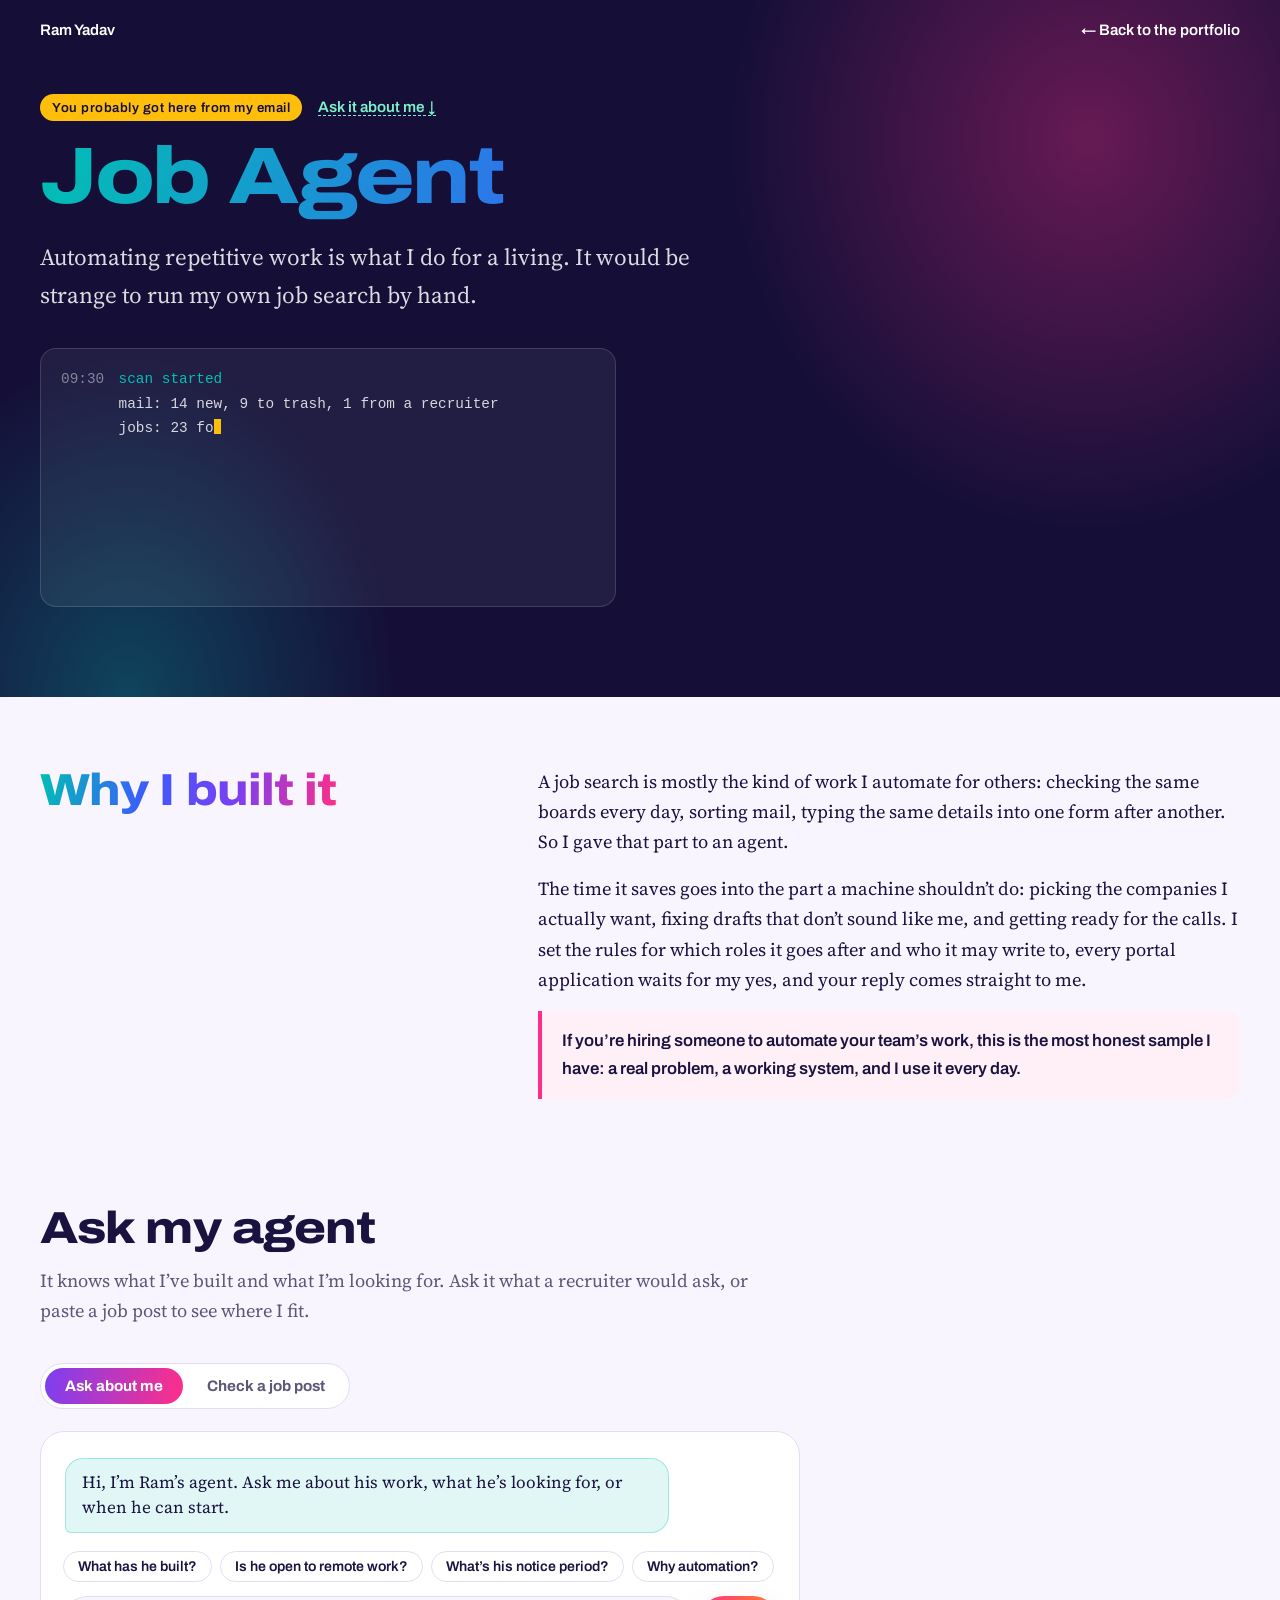
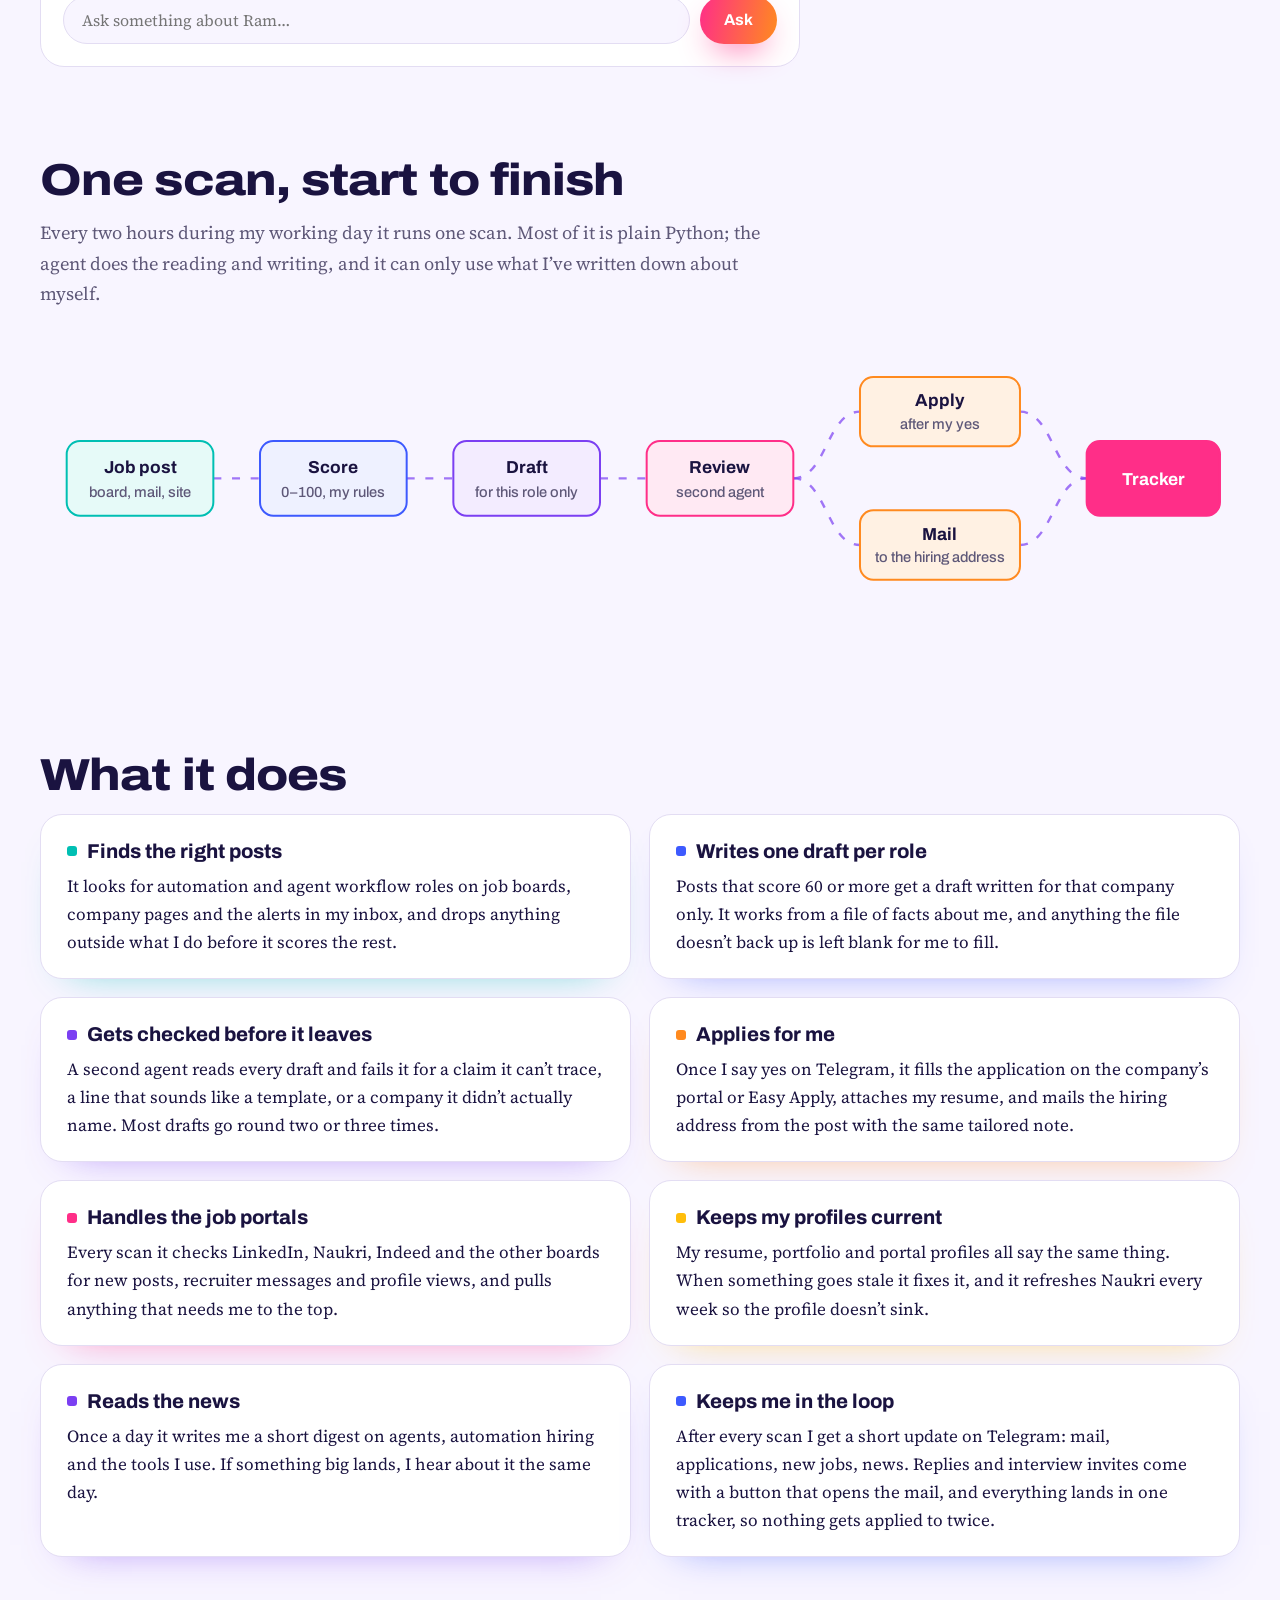
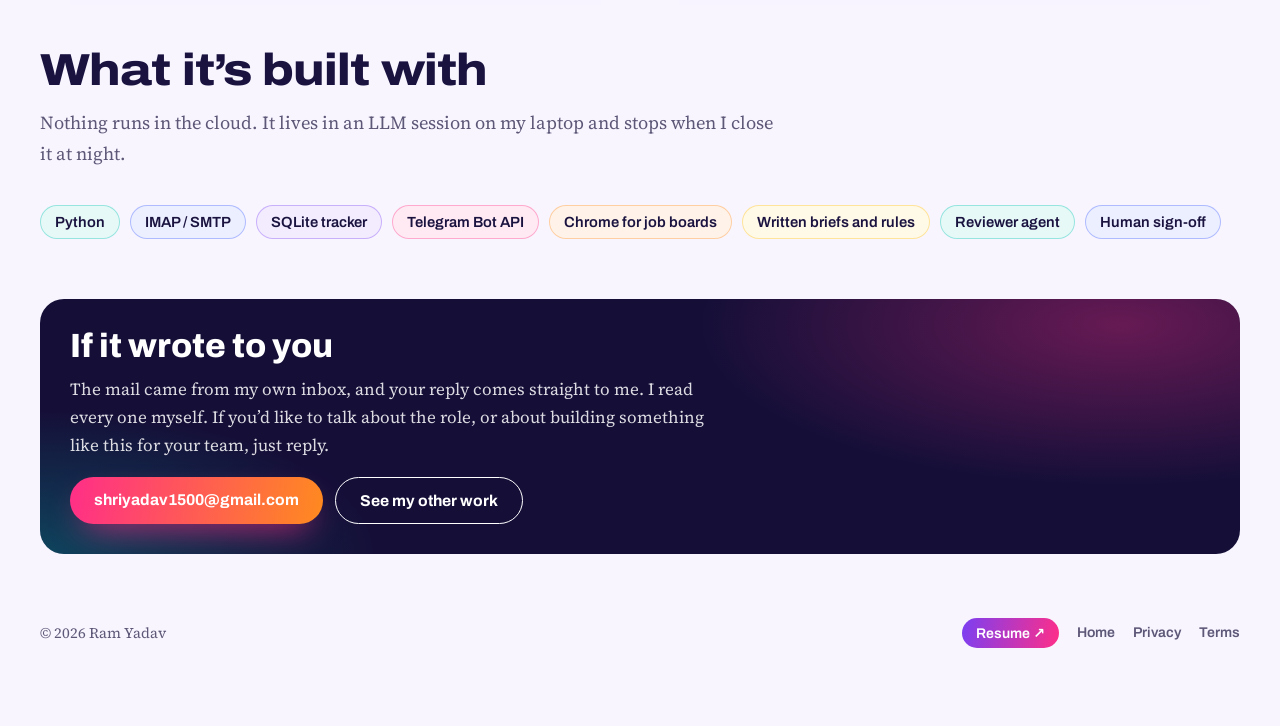
==== commit 7bb987de: "feat: ask-my-agent section on the agent page with chat and fit check" ====
--- a/jobagent/index.html
+++ b/jobagent/index.html
@@ -13,7 +13,7 @@
 <link rel="preconnect" href="https://fonts.googleapis.com">
 <link rel="preconnect" href="https://fonts.gstatic.com" crossorigin>
 <link href="https://fonts.googleapis.com/css2?family=Archivo:wdth,wght@100..125,400..800&family=Source+Serif+4:opsz,wght@8..60,400;8..60,600&display=swap" rel="stylesheet">
-<link rel="stylesheet" href="../style.css?v=20261004c">
+<link rel="stylesheet" href="../style.css?v=20261004d">
 <link rel="icon" href="/favicon.ico" sizes="48x48">
 <link rel="icon" type="image/png" href="/img/icon-192.png" sizes="192x192">
 <link rel="apple-touch-icon" href="/apple-touch-icon.png">
@@ -84,6 +84,7 @@
   <div class="wrap">
     <div class="bar"><a href="../">Ram Yadav</a><a href="../">← Back to the portfolio</a></div>
     <span class="tag">You probably got here from my email</span>
+    <a class="ask-jump" href="#ask">Ask it about me ↓</a>
     <h1>Job Agent</h1>
     <p class="lead">Automating repetitive work is what I do for a living. It would be strange to run my own job search by hand.</p>
     <div class="log" aria-hidden="true"></div>
@@ -97,6 +98,54 @@
     <p>A job search is mostly the kind of work I automate for others: checking the same boards every day, sorting mail, typing the same details into one form after another. So I gave that part to an agent.</p>
     <p>The time it saves goes into the part a machine shouldn’t do: picking the companies I actually want, fixing drafts that don’t sound like me, and getting ready for the calls. I set the rules for which roles it goes after and who it may write to, every portal application waits for my yes, and your reply comes straight to me.</p>
     <p class="why-last">If you’re hiring someone to automate your team’s work, this is the most honest sample I have: a real problem, a working system, and I use it every day.</p>
+  </div>
+</section>
+
+<section class="wrap ja ask reveal" id="ask">
+  <h2 class="section-title">Ask my agent</h2>
+  <p class="intro">It knows what I’ve built and what I’m looking for. Ask it what a recruiter would ask, or paste a job post to see where I fit.</p>
+  <div class="ask-tabs" role="tablist">
+    <button type="button" role="tab" id="tab-chat" aria-controls="pane-chat" aria-selected="true">Ask about me</button>
+    <button type="button" role="tab" id="tab-fit" aria-controls="pane-fit" aria-selected="false" tabindex="-1">Check a job post</button>
+  </div>
+
+  <div class="ask-pane chat" id="pane-chat" role="tabpanel" aria-labelledby="tab-chat">
+    <div class="chat-log" aria-live="polite">
+      <p class="msg agent">Hi, I’m Ram’s agent. Ask me about his work, what he’s looking for, or when he can start.</p>
+    </div>
+    <div class="chat-chips">
+      <button type="button">What has he built?</button>
+      <button type="button">Is he open to remote work?</button>
+      <button type="button">What’s his notice period?</button>
+      <button type="button">Why automation?</button>
+    </div>
+    <form class="chat-form" novalidate>
+      <label for="chat-q" class="sr">Your question</label>
+      <input id="chat-q" name="q" maxlength="600" autocomplete="off" placeholder="Ask something about Ram…">
+      <button class="btn" type="submit">Ask</button>
+    </form>
+    <p class="form-note chat-note" role="status"></p>
+  </div>
+
+  <div class="ask-pane" id="pane-fit" role="tabpanel" aria-labelledby="tab-fit" hidden>
+    <form class="fit-form" novalidate>
+      <label for="fit-jd" class="sr">Job description</label>
+      <textarea id="fit-jd" name="jd" rows="7" maxlength="12000" placeholder="Paste the job description here…" required></textarea>
+      <div class="fit-row">
+        <button class="btn" type="submit">Check the fit</button>
+        <p class="form-note" role="status" aria-live="polite"></p>
+      </div>
+    </form>
+    <div class="fit-out" hidden>
+      <p class="fit-sum"></p>
+      <p class="fit-ai" hidden></p>
+      <div class="fit-cols">
+        <div><h3>Done before</h3><ul class="fit-have"></ul></div>
+        <div class="fit-learn-col"><h3>Would learn</h3><ul class="fit-learn"></ul><p class="fit-learn-note"></p></div>
+      </div>
+      <ul class="fit-notes"></ul>
+      <p class="fit-next"><a class="btn" href="../?kind=hire#contact">Talk about this role</a> <a class="btn ghost" href="../resume.pdf" target="_blank" rel="noopener">Resume</a></p>
+    </div>
   </div>
 </section>
 
@@ -214,6 +263,7 @@
   next();
 })();
 </script>
+<script src="../connect.js?v=20261004d" defer></script>
 <script type="module" src="https://static.cloudflareinsights.com/beacon.min.js" data-cf-beacon='{"token": "8d06e799ebae47a8966e0bc18af4d934"}'></script>
 </body>
 </html>
--- a/style.css
+++ b/style.css
@@ -337,6 +337,28 @@
 .btn.agent:hover { box-shadow: 0 0 44px -6px rgba(0,191,179,.8); }
 .live { width: 8px; height: 8px; border-radius: 50%; background: #7CF0C8; box-shadow: 0 0 0 0 rgba(124,240,200,.7); animation: ping 1.8s ease-out infinite; }
 @keyframes ping { 70% { box-shadow: 0 0 0 9px rgba(124,240,200,0); } 100% { box-shadow: 0 0 0 0 rgba(124,240,200,0); } }
+
+/* ---------- ask my agent (agent page) ---------- */
+.ask-jump { display: inline-block; margin: 14px 0 0 12px; font: 700 .9rem var(--sans); color: #7CF0C8 !important; text-decoration: none; border-bottom: 1px dashed currentColor; }
+.ask { scroll-margin-top: 20px; }
+.ask-tabs { display: inline-flex; gap: 4px; padding: 4px; border-radius: 999px; background: var(--panel); border: 1px solid var(--rule); margin-bottom: 22px; }
+.ask-tabs button { font: 700 .95rem var(--sans); color: var(--muted); background: none; border: 0; padding: 10px 20px; border-radius: 999px; cursor: pointer; }
+.ask-tabs button[aria-selected="true"] { color: #fff; background: linear-gradient(100deg, var(--violet), var(--pink)); }
+.ask-pane.chat { max-width: 760px; padding: 22px; border-radius: 24px; background: var(--panel); border: 1px solid var(--rule); }
+.chat-log { display: flex; flex-direction: column; gap: 10px; max-height: 420px; overflow-y: auto; padding: 4px 2px 14px; }
+.msg { margin: 0; max-width: 85%; padding: 11px 16px; border-radius: 18px; line-height: 1.5; white-space: pre-wrap; }
+.msg.agent { align-self: flex-start; background: color-mix(in srgb, var(--turq) 12%, var(--panel)); border: 1px solid color-mix(in srgb, var(--turq) 30%, transparent); border-bottom-left-radius: 6px; }
+.msg.user { align-self: flex-end; color: #fff; background: linear-gradient(100deg, var(--violet), var(--pink)); border-bottom-right-radius: 6px; }
+.msg.typing { color: var(--muted); font-style: italic; }
+.chat-chips { display: flex; flex-wrap: wrap; gap: 8px; margin: 4px 0 14px; }
+.chat-chips button { font: 600 .88rem var(--sans); color: var(--ink); background: none; border: 1.5px solid var(--rule); border-radius: 999px; padding: 7px 14px; cursor: pointer; transition: border-color .2s, transform .2s; }
+.chat-chips button:hover { border-color: var(--turq); transform: translateY(-2px); }
+.chat-form { display: flex; gap: 10px; }
+.chat-form input { flex: 1; min-width: 0; font: 1rem var(--serif); color: var(--ink); background: var(--paper); border: 1.5px solid var(--rule); border-radius: 999px; padding: 12px 18px; }
+.chat-form input:focus { outline: none; border-color: var(--violet); }
+.chat-form .btn { border: 0; cursor: pointer; }
+.chat-form .btn:disabled { opacity: .6; cursor: wait; }
+.chat-note { margin-top: 10px; }
 
 /* ---------- fit check ---------- */
 .fit { padding: 110px 0 0; }
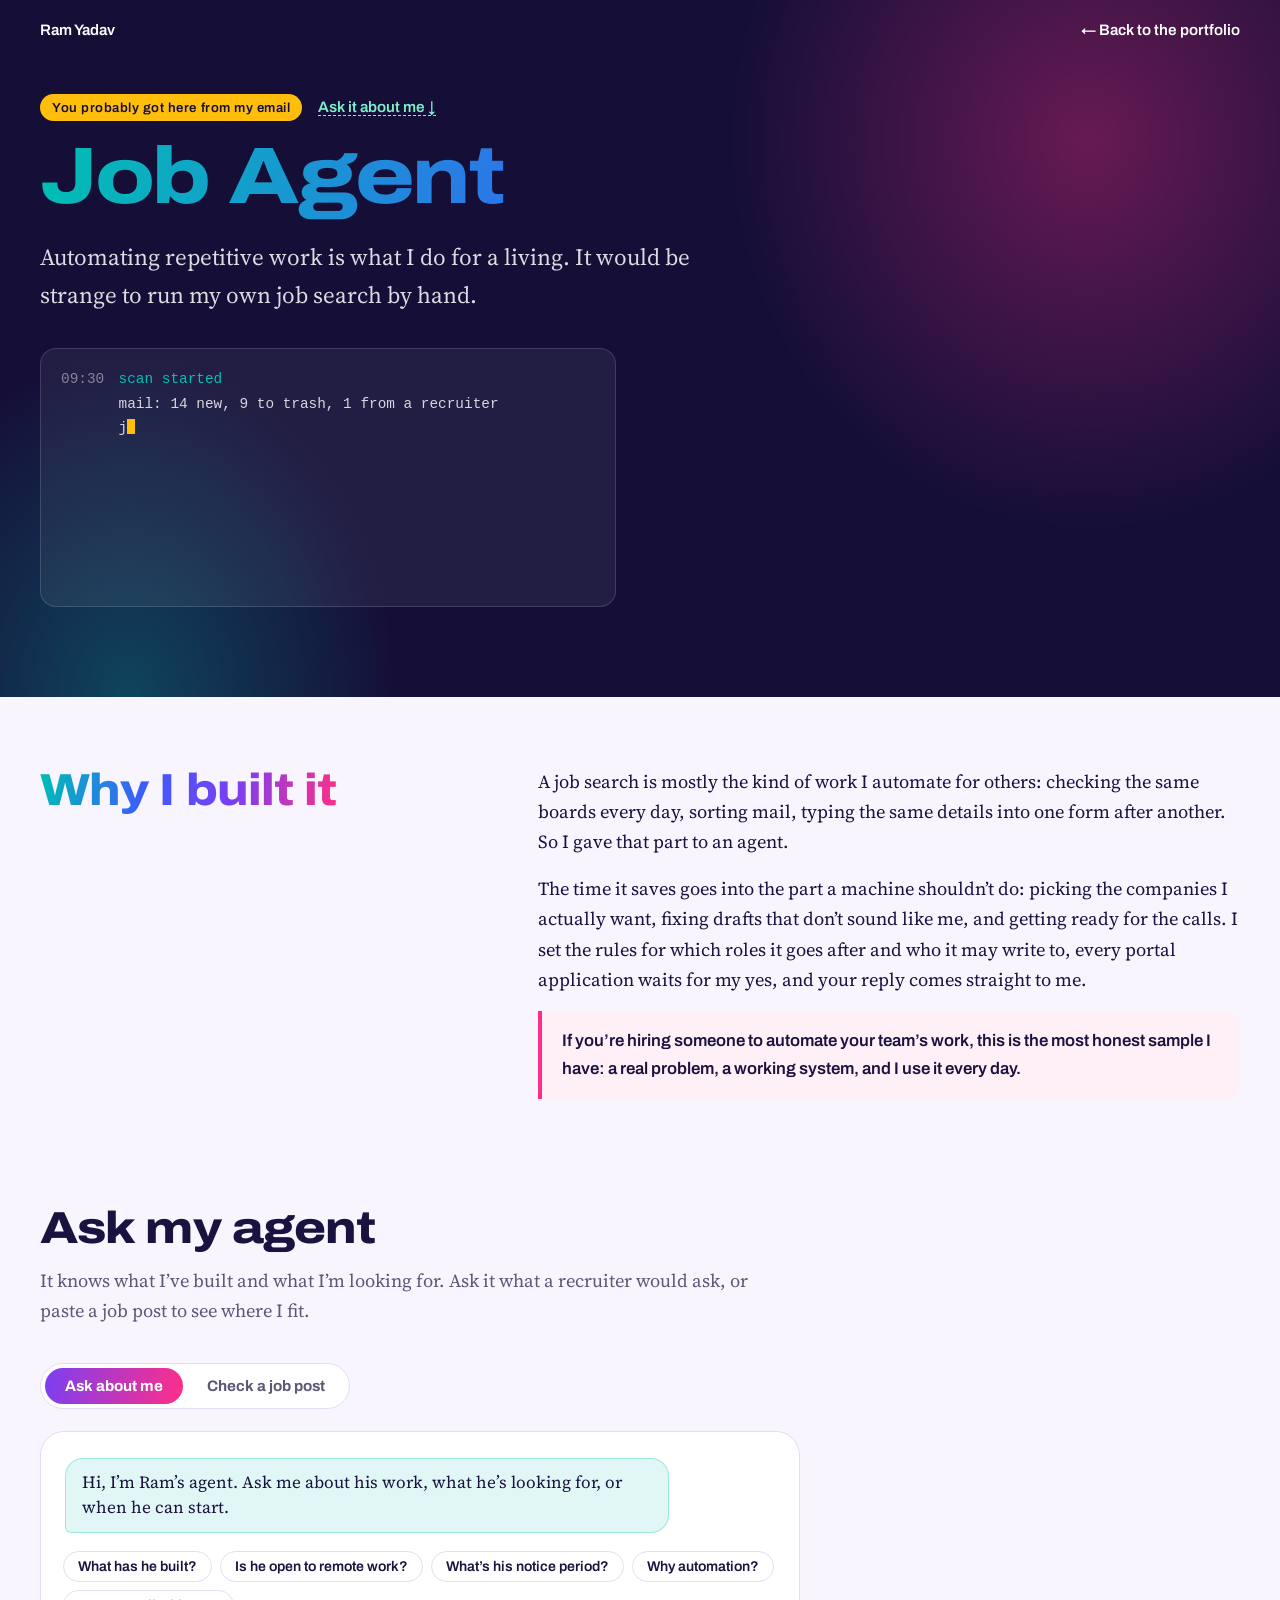
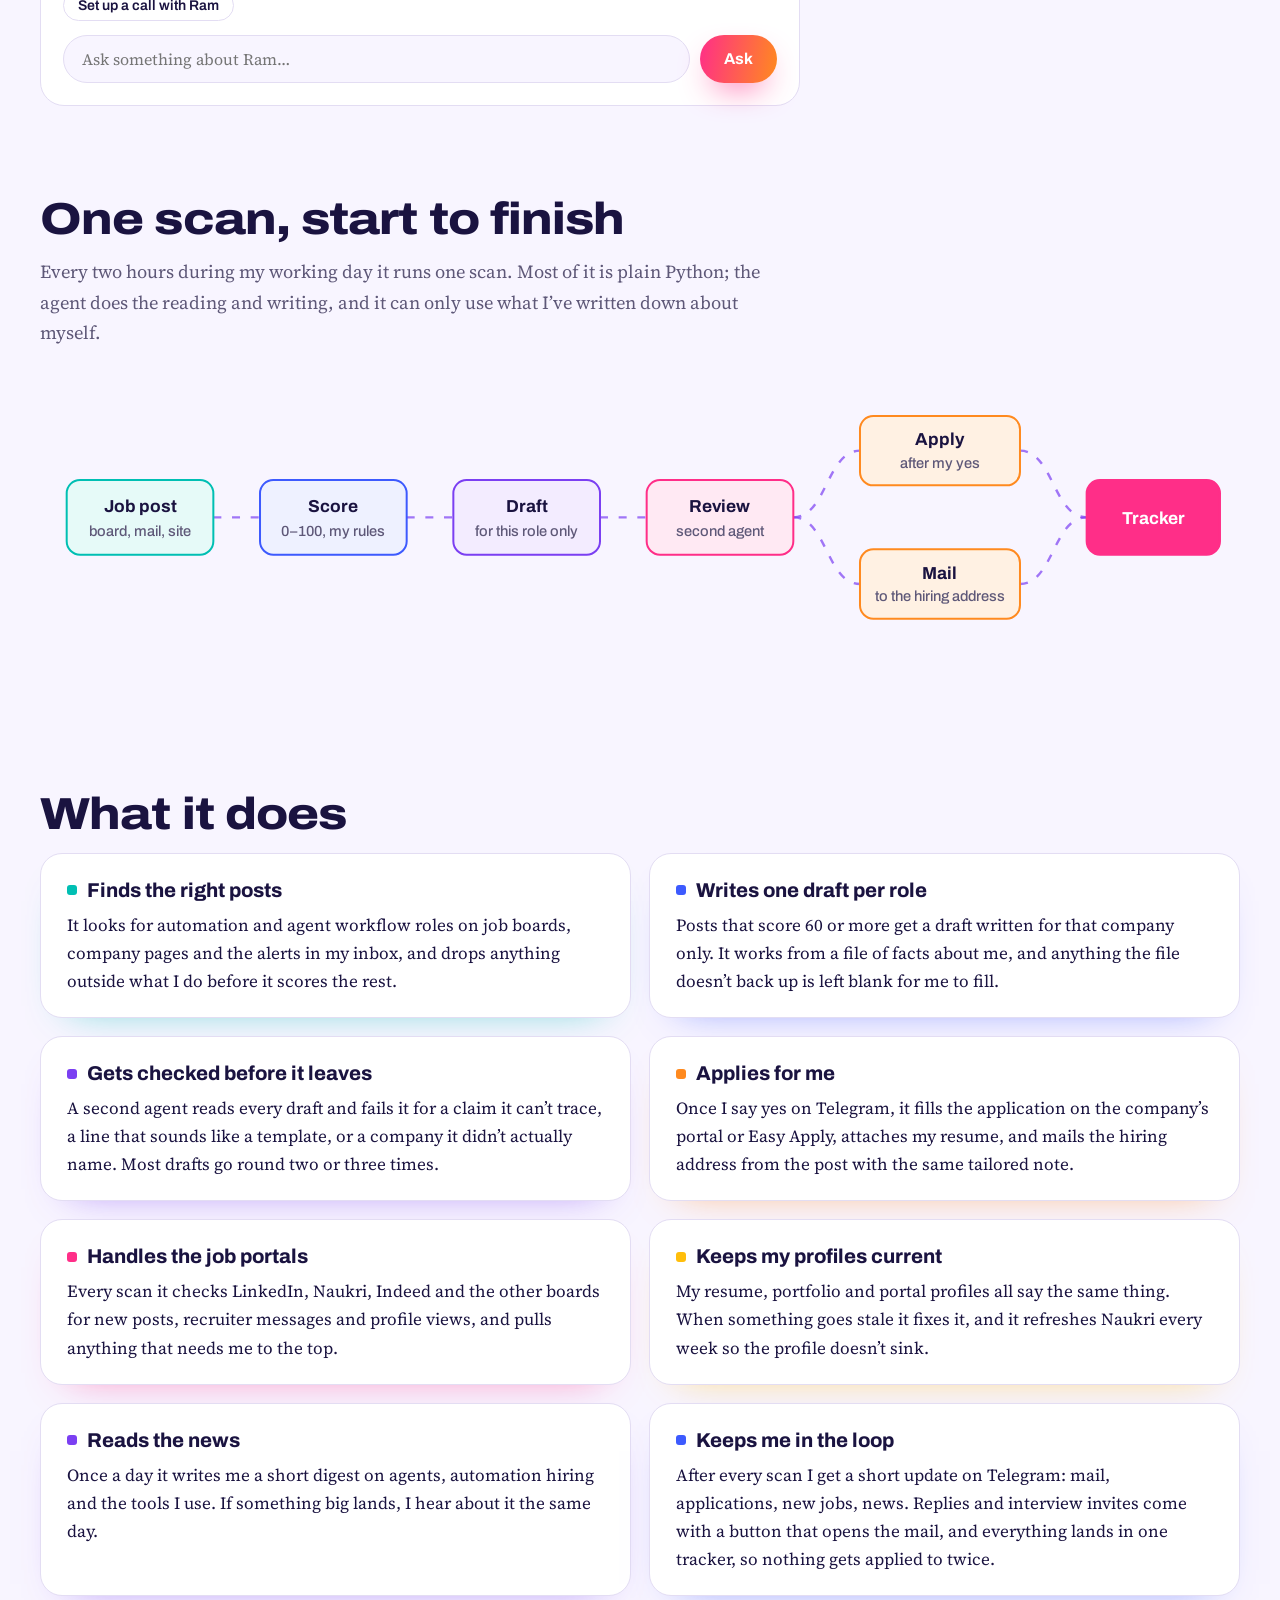
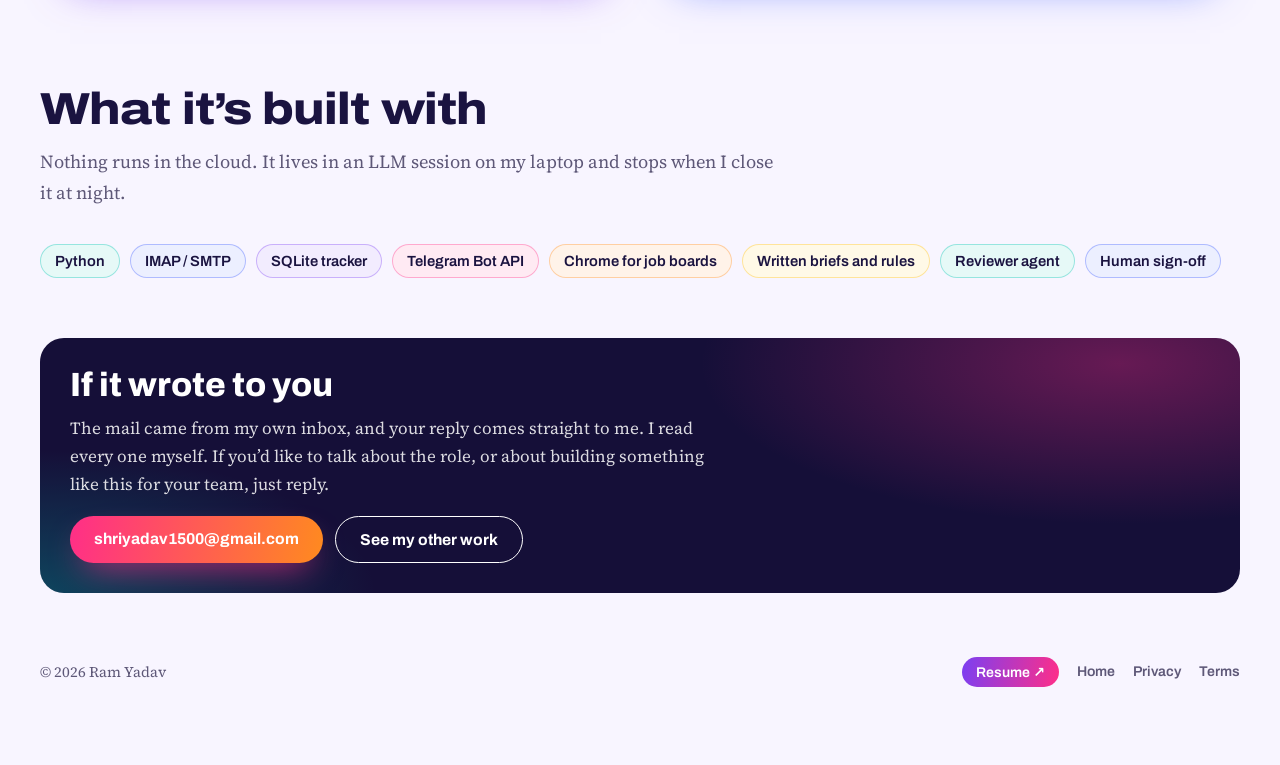
==== commit 5bead6e3: "feat: call booking card and clearer chat limits on the agent page" ====
--- a/jobagent/index.html
+++ b/jobagent/index.html
@@ -13,7 +13,7 @@
 <link rel="preconnect" href="https://fonts.googleapis.com">
 <link rel="preconnect" href="https://fonts.gstatic.com" crossorigin>
 <link href="https://fonts.googleapis.com/css2?family=Archivo:wdth,wght@100..125,400..800&family=Source+Serif+4:opsz,wght@8..60,400;8..60,600&display=swap" rel="stylesheet">
-<link rel="stylesheet" href="../style.css?v=20261004d">
+<link rel="stylesheet" href="../style.css?v=20261004e">
 <link rel="icon" href="/favicon.ico" sizes="48x48">
 <link rel="icon" type="image/png" href="/img/icon-192.png" sizes="192x192">
 <link rel="apple-touch-icon" href="/apple-touch-icon.png">
@@ -118,6 +118,7 @@
       <button type="button">Is he open to remote work?</button>
       <button type="button">What’s his notice period?</button>
       <button type="button">Why automation?</button>
+      <button type="button">Set up a call with Ram</button>
     </div>
     <form class="chat-form" novalidate>
       <label for="chat-q" class="sr">Your question</label>
@@ -263,7 +264,7 @@
   next();
 })();
 </script>
-<script src="../connect.js?v=20261004d" defer></script>
+<script src="../connect.js?v=20261004e" defer></script>
 <script type="module" src="https://static.cloudflareinsights.com/beacon.min.js" data-cf-beacon='{"token": "8d06e799ebae47a8966e0bc18af4d934"}'></script>
 </body>
 </html>
--- a/style.css
+++ b/style.css
@@ -350,6 +350,9 @@
 .msg.agent { align-self: flex-start; background: color-mix(in srgb, var(--turq) 12%, var(--panel)); border: 1px solid color-mix(in srgb, var(--turq) 30%, transparent); border-bottom-left-radius: 6px; }
 .msg.user { align-self: flex-end; color: #fff; background: linear-gradient(100deg, var(--violet), var(--pink)); border-bottom-right-radius: 6px; }
 .msg.typing { color: var(--muted); font-style: italic; }
+.msg.booked { align-self: stretch; max-width: none; display: grid; gap: 3px; white-space: normal; background: color-mix(in srgb, var(--turq) 10%, var(--panel)); border: 1.5px dashed var(--turq); }
+.msg.booked strong { font-family: var(--sans); color: var(--turq); margin-bottom: 4px; }
+.msg.booked small { color: var(--muted); margin-top: 4px; }
 .chat-chips { display: flex; flex-wrap: wrap; gap: 8px; margin: 4px 0 14px; }
 .chat-chips button { font: 600 .88rem var(--sans); color: var(--ink); background: none; border: 1.5px solid var(--rule); border-radius: 999px; padding: 7px 14px; cursor: pointer; transition: border-color .2s, transform .2s; }
 .chat-chips button:hover { border-color: var(--turq); transform: translateY(-2px); }
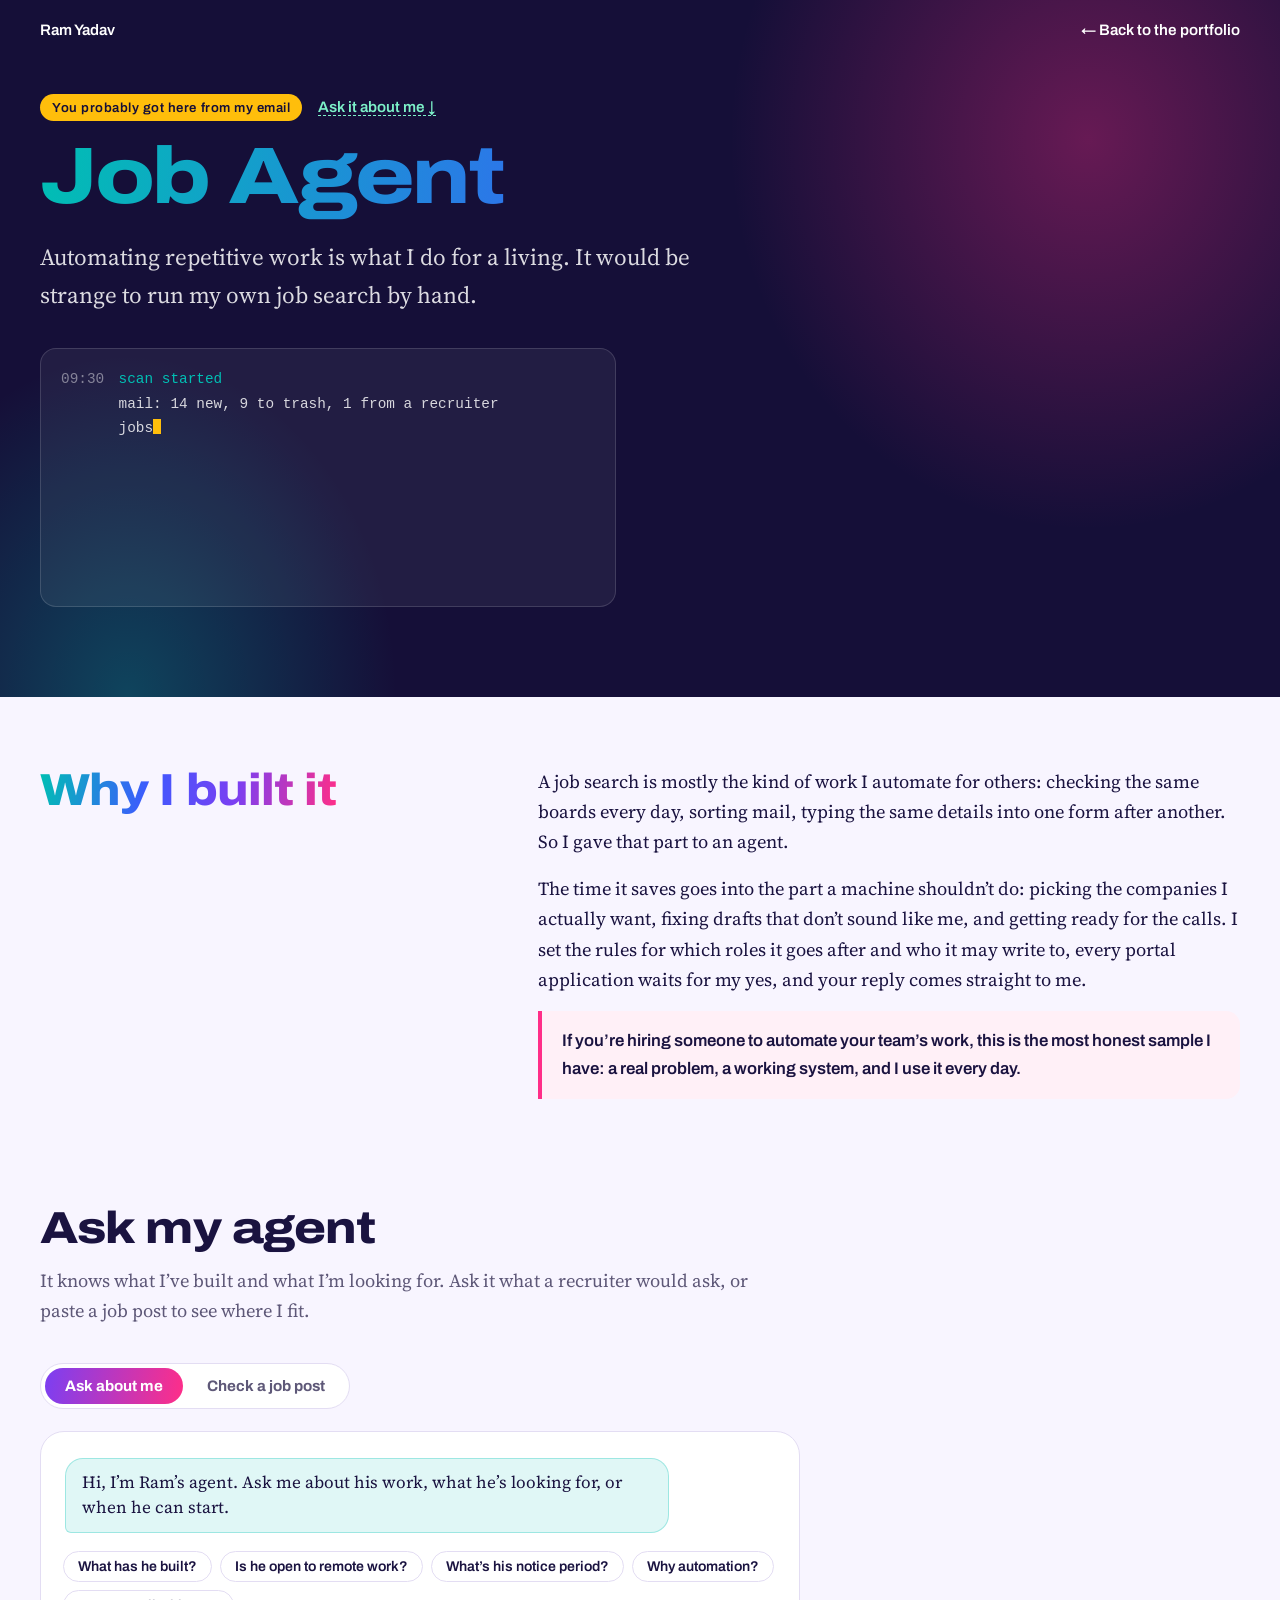
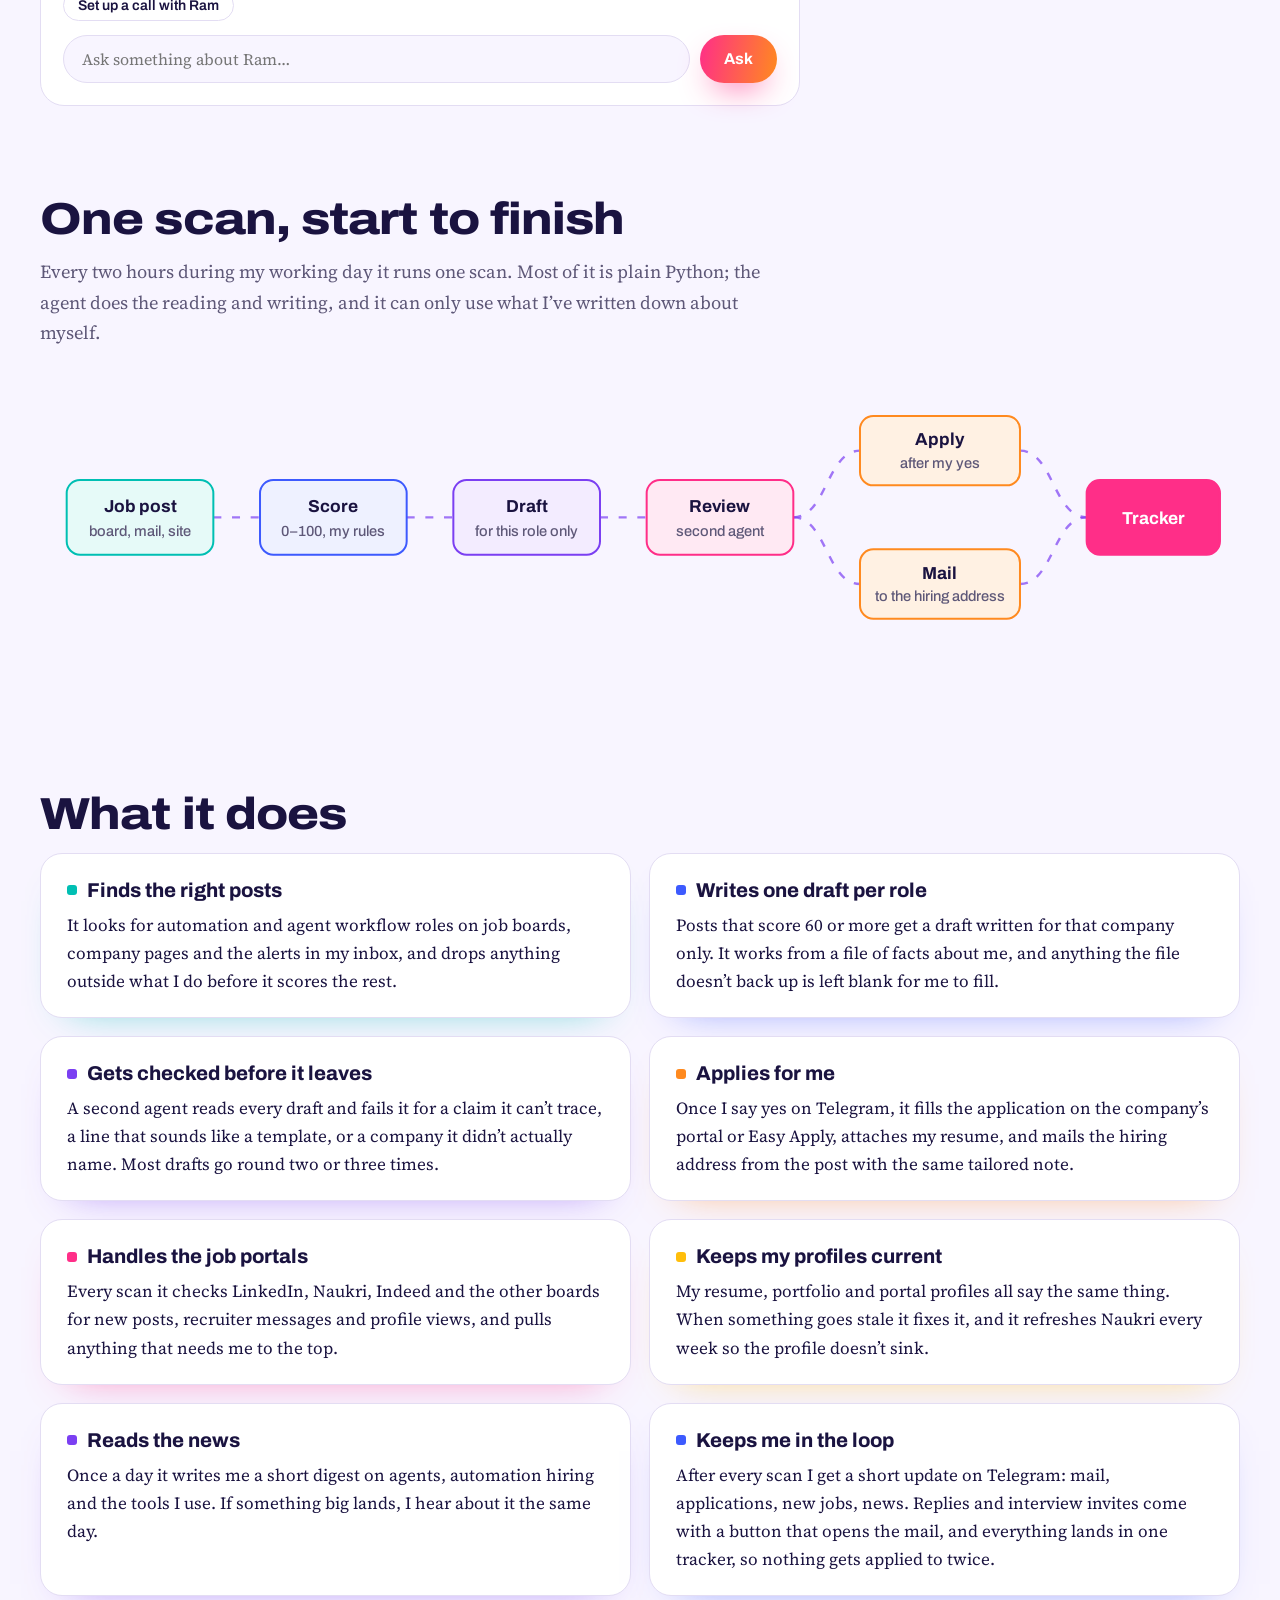
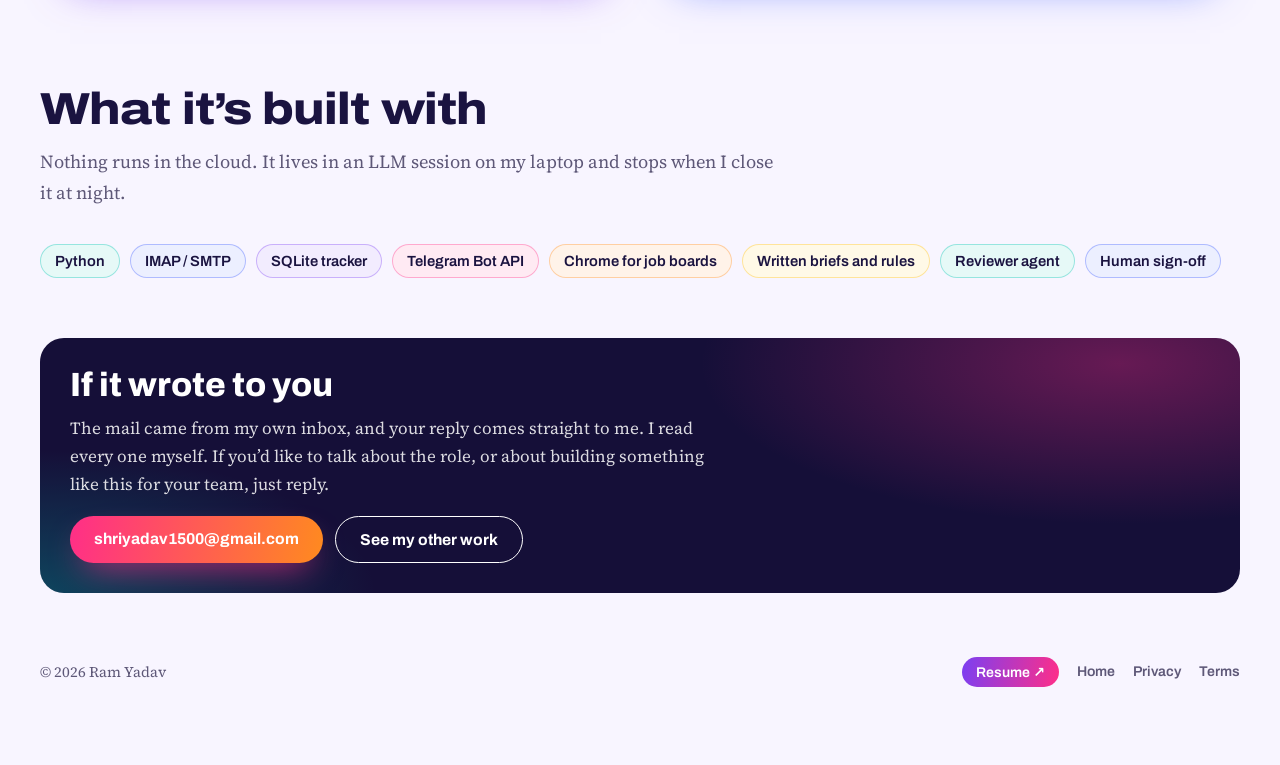
==== commit 49104af7: "feat: chat sends a conversation id" ====
--- a/jobagent/index.html
+++ b/jobagent/index.html
@@ -13,7 +13,7 @@
 <link rel="preconnect" href="https://fonts.googleapis.com">
 <link rel="preconnect" href="https://fonts.gstatic.com" crossorigin>
 <link href="https://fonts.googleapis.com/css2?family=Archivo:wdth,wght@100..125,400..800&family=Source+Serif+4:opsz,wght@8..60,400;8..60,600&display=swap" rel="stylesheet">
-<link rel="stylesheet" href="../style.css?v=20261004e">
+<link rel="stylesheet" href="../style.css?v=20261004h">
 <link rel="icon" href="/favicon.ico" sizes="48x48">
 <link rel="icon" type="image/png" href="/img/icon-192.png" sizes="192x192">
 <link rel="apple-touch-icon" href="/apple-touch-icon.png">
@@ -264,7 +264,7 @@
   next();
 })();
 </script>
-<script src="../connect.js?v=20261004e" defer></script>
+<script src="../connect.js?v=20261004h" defer></script>
 <script type="module" src="https://static.cloudflareinsights.com/beacon.min.js" data-cf-beacon='{"token": "8d06e799ebae47a8966e0bc18af4d934"}'></script>
 </body>
 </html>
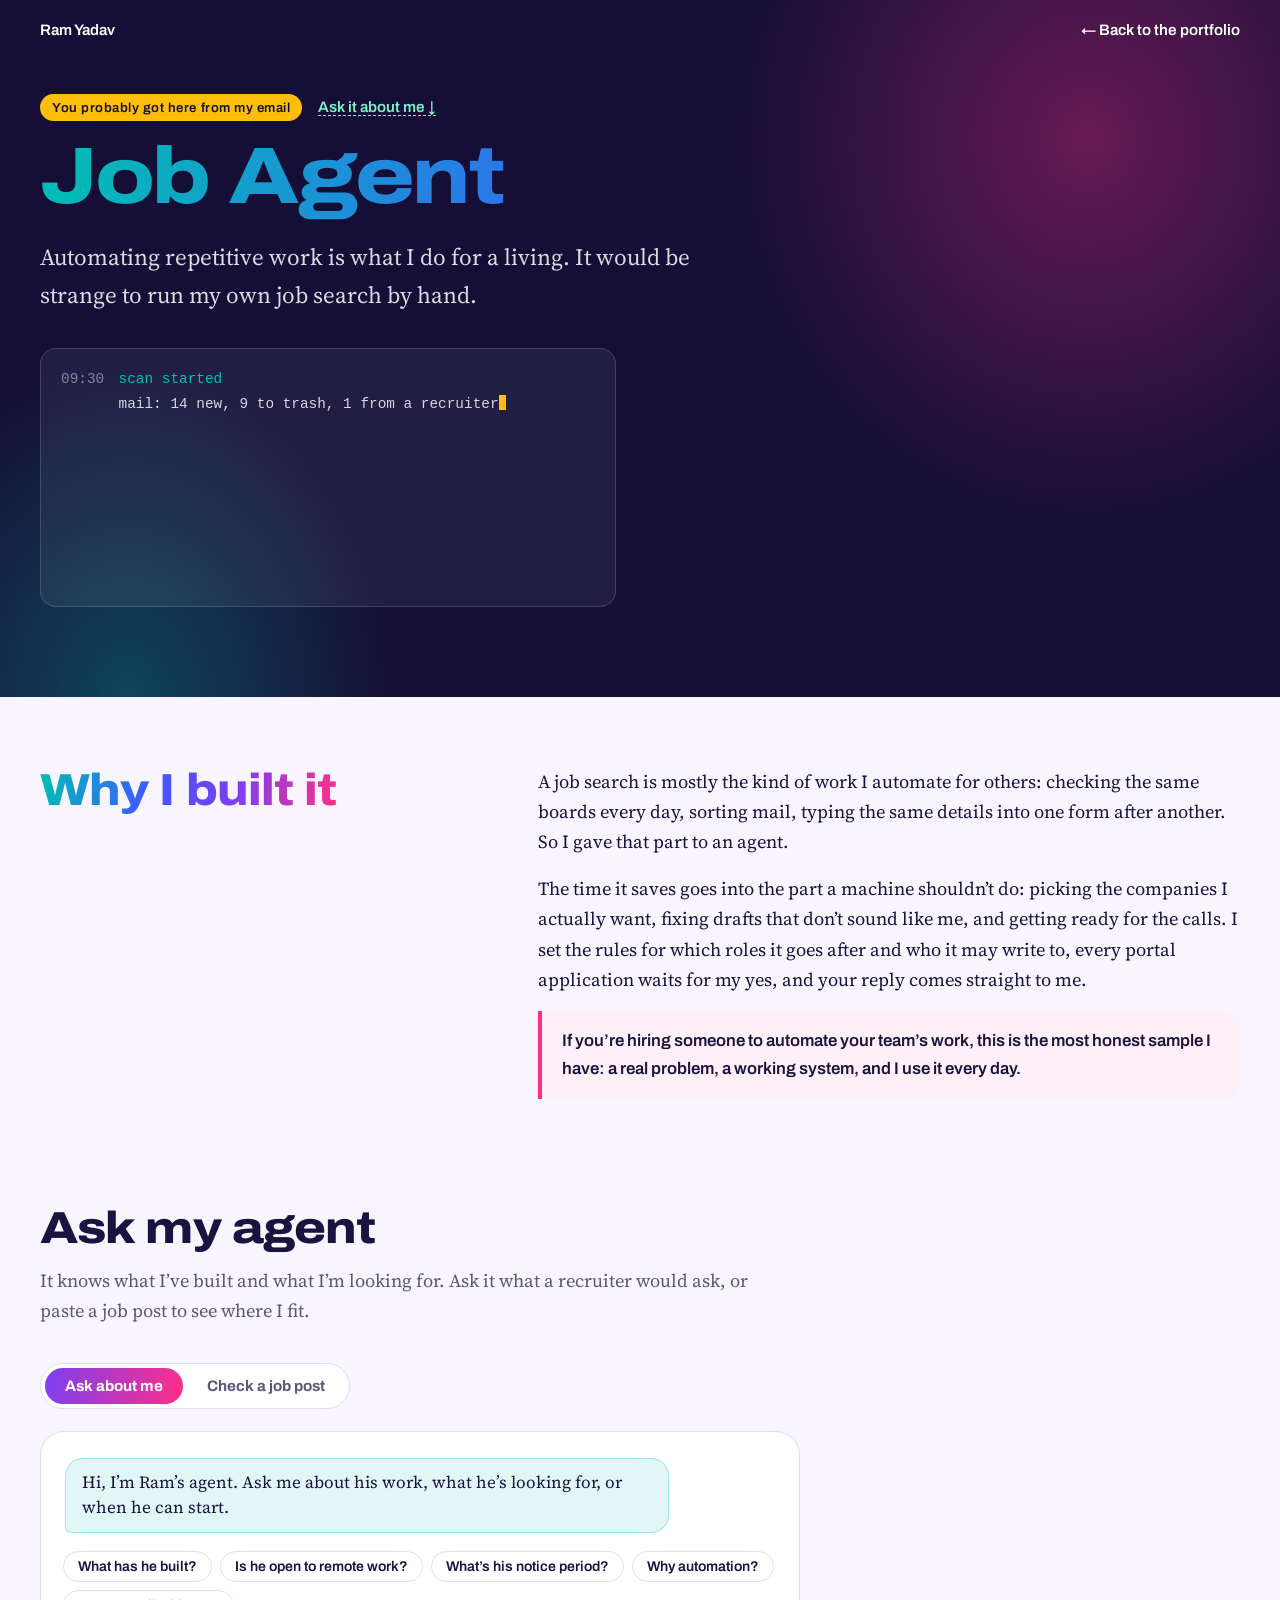
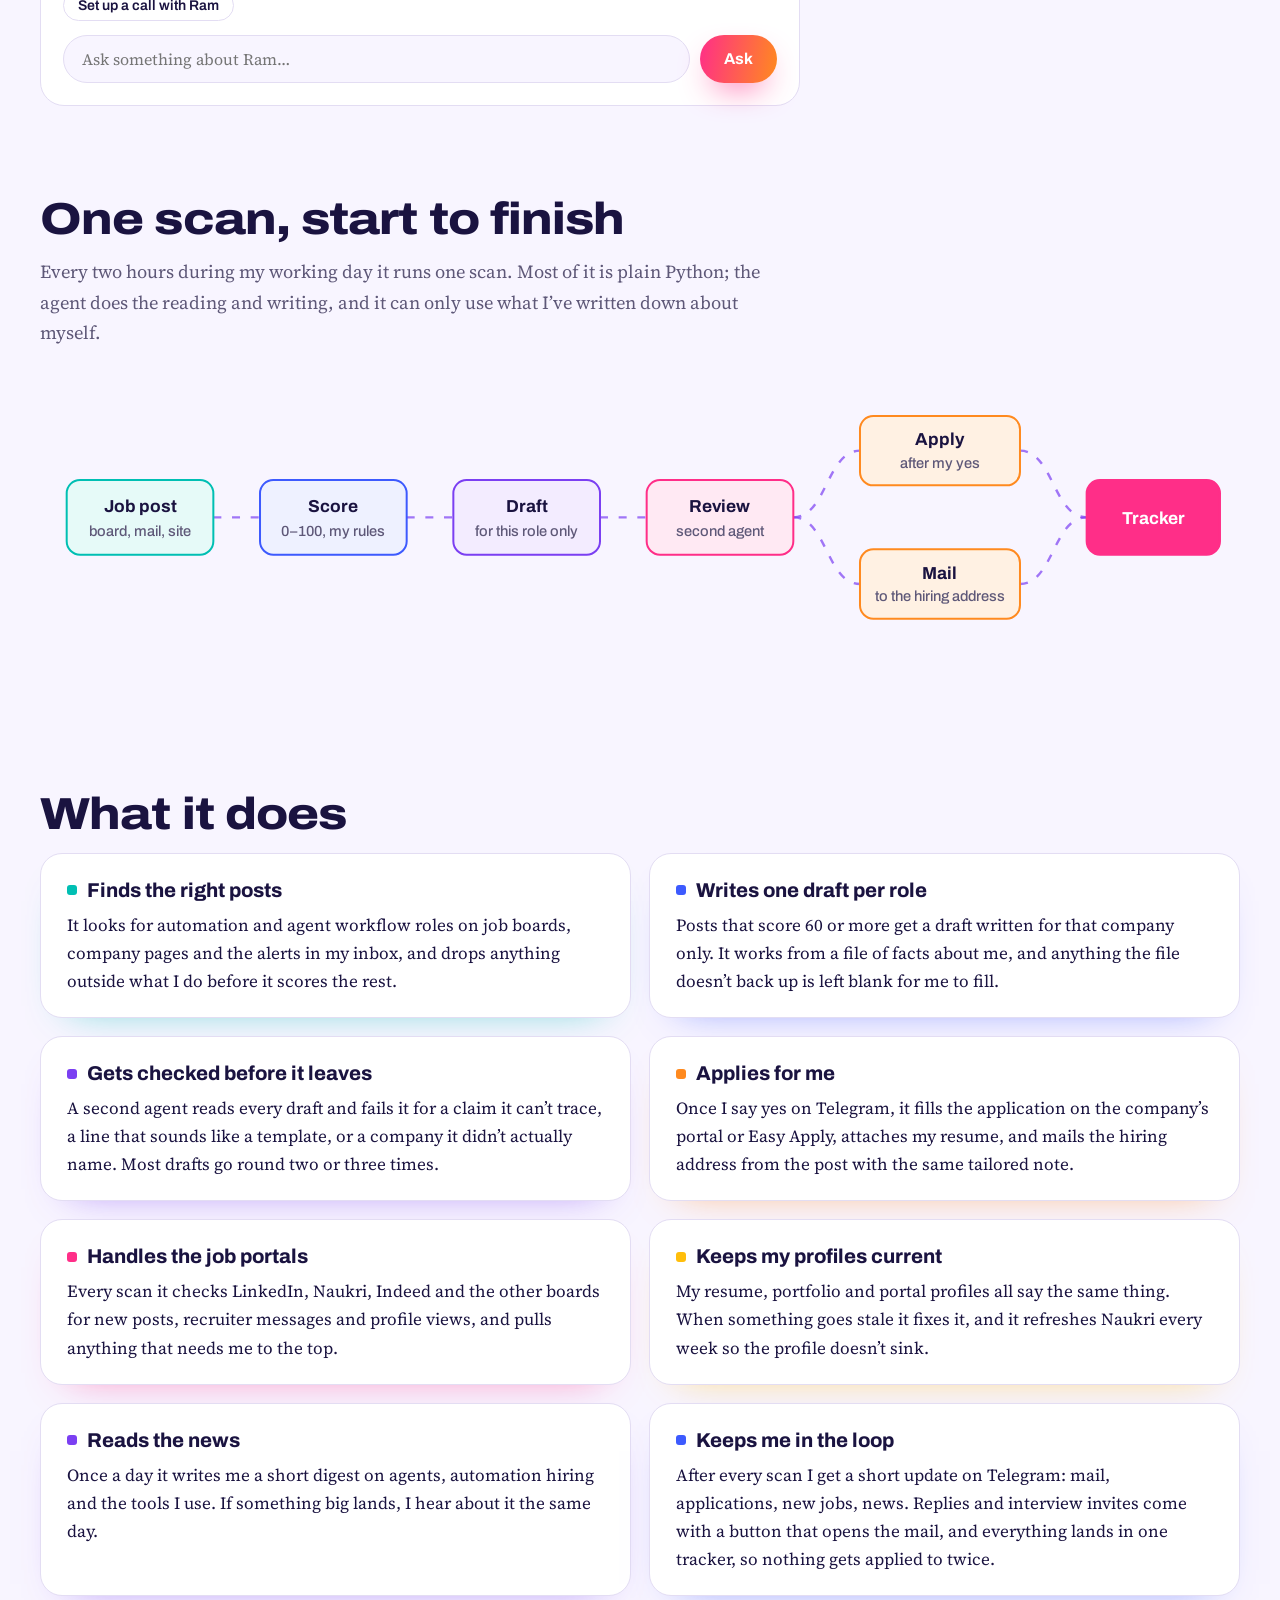
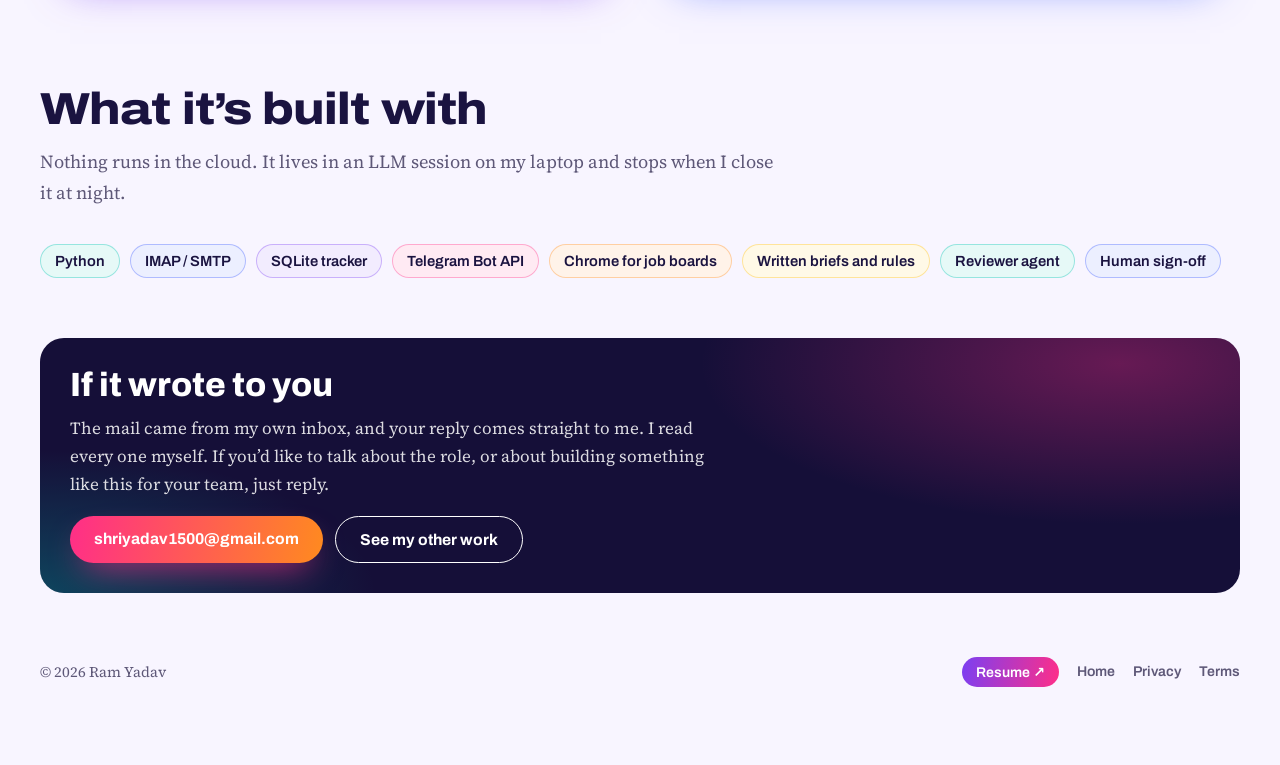
==== commit 65771f96: "content: resume review applied; trim repeated and internal text" ====
--- a/jobagent/index.html
+++ b/jobagent/index.html
@@ -13,7 +13,7 @@
 <link rel="preconnect" href="https://fonts.googleapis.com">
 <link rel="preconnect" href="https://fonts.gstatic.com" crossorigin>
 <link href="https://fonts.googleapis.com/css2?family=Archivo:wdth,wght@100..125,400..800&family=Source+Serif+4:opsz,wght@8..60,400;8..60,600&display=swap" rel="stylesheet">
-<link rel="stylesheet" href="../style.css?v=20261004h">
+<link rel="stylesheet" href="../style.css?v=20261006a">
 <link rel="icon" href="/favicon.ico" sizes="48x48">
 <link rel="icon" type="image/png" href="/img/icon-192.png" sizes="192x192">
 <link rel="apple-touch-icon" href="/apple-touch-icon.png">
@@ -264,7 +264,7 @@
   next();
 })();
 </script>
-<script src="../connect.js?v=20261004h" defer></script>
+<script src="../connect.js?v=20261006a" defer></script>
 <script type="module" src="https://static.cloudflareinsights.com/beacon.min.js" data-cf-beacon='{"token": "8d06e799ebae47a8966e0bc18af4d934"}'></script>
 </body>
 </html>
--- a/style.css
+++ b/style.css
@@ -148,7 +148,7 @@
 
 /* ---------- smaller builds ---------- */
 .more, .build, .path { padding: 110px 0 20px; }
-.tools { display: grid; grid-template-columns: repeat(3, 1fr); gap: 18px; margin-top: 40px; }
+.tools { display: grid; grid-template-columns: repeat(2, 1fr); gap: 18px; margin-top: 40px; }
 .tools article { --t: var(--pink); padding: 28px; border-radius: 22px; background: var(--panel); border: 1px solid var(--rule); position: relative; overflow: hidden; transition: transform .5s var(--ease), box-shadow .5s; }
 .tools article:nth-child(2) { --t: var(--turq); } .tools article:nth-child(3) { --t: var(--violet); }
 .tools article:nth-child(4) { --t: var(--saffron); } .tools article:nth-child(5) { --t: var(--blue); } .tools article:nth-child(6) { --t: var(--marigold); }
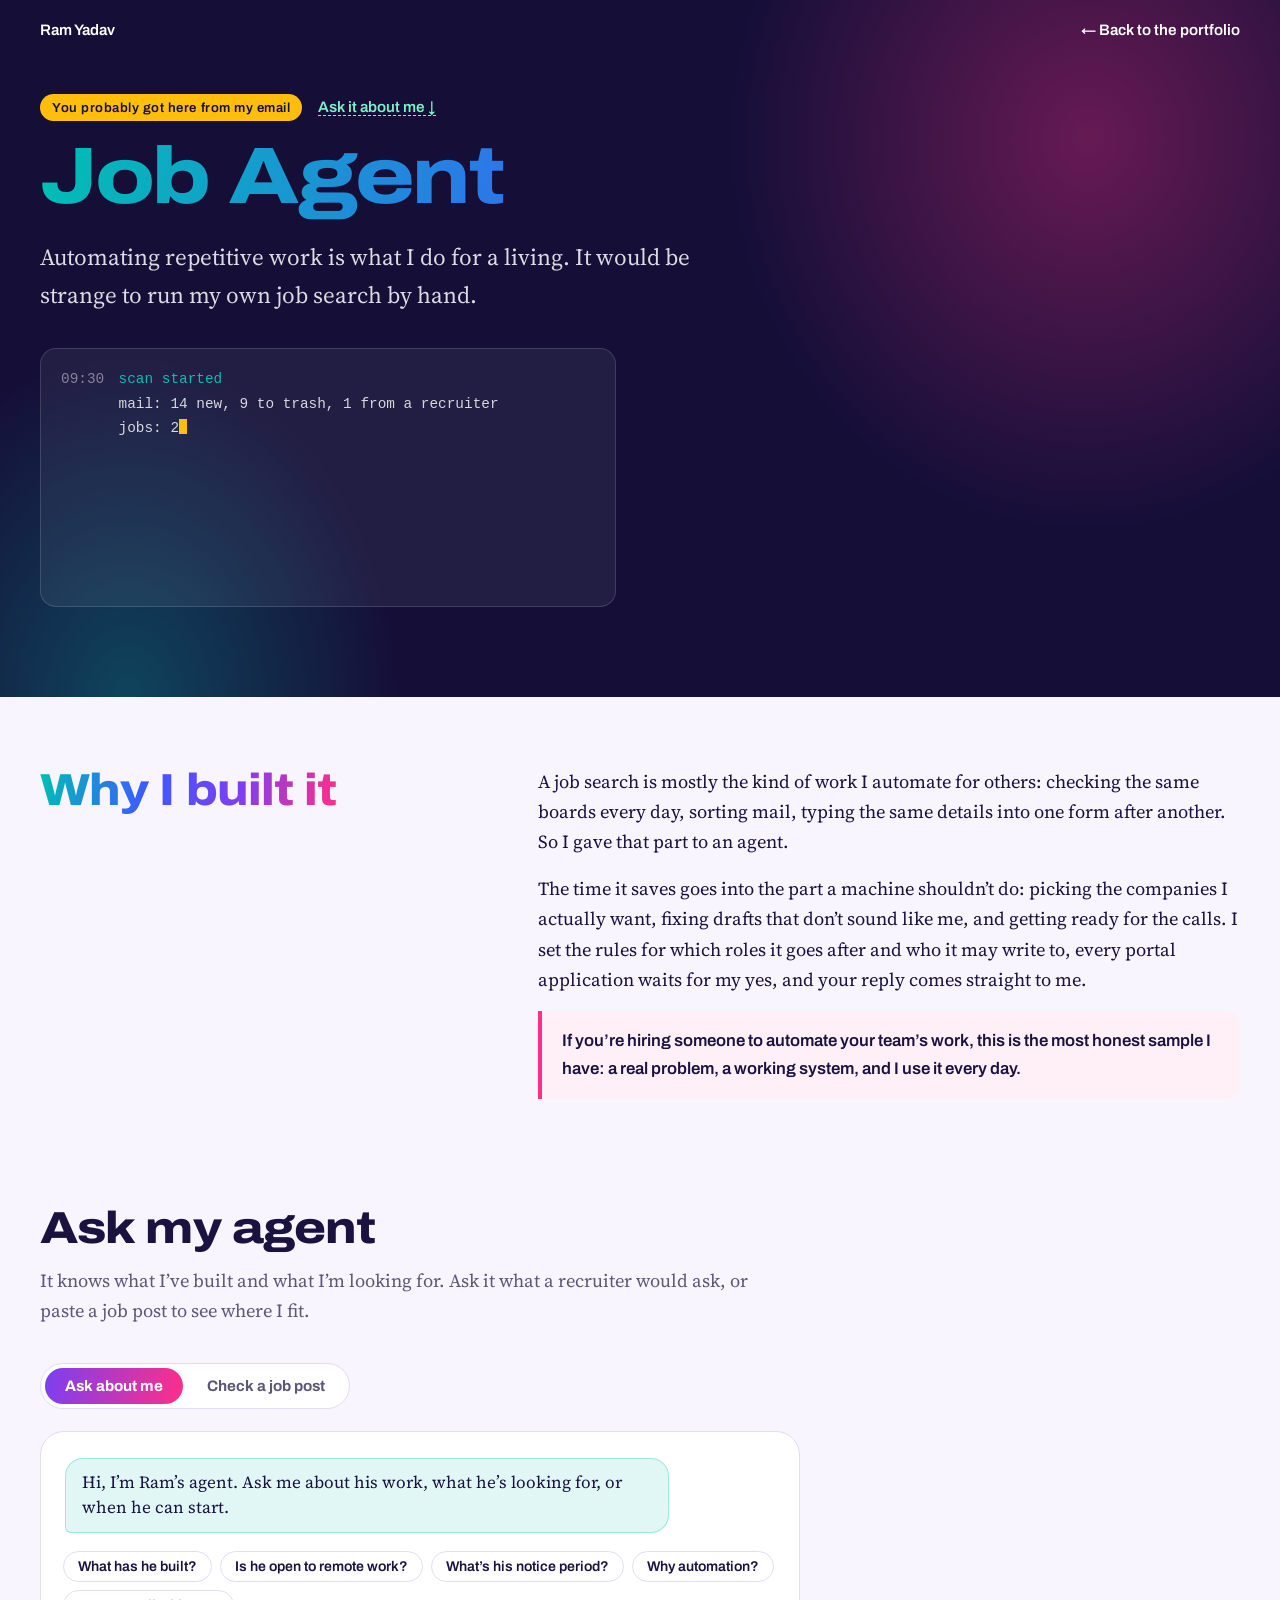
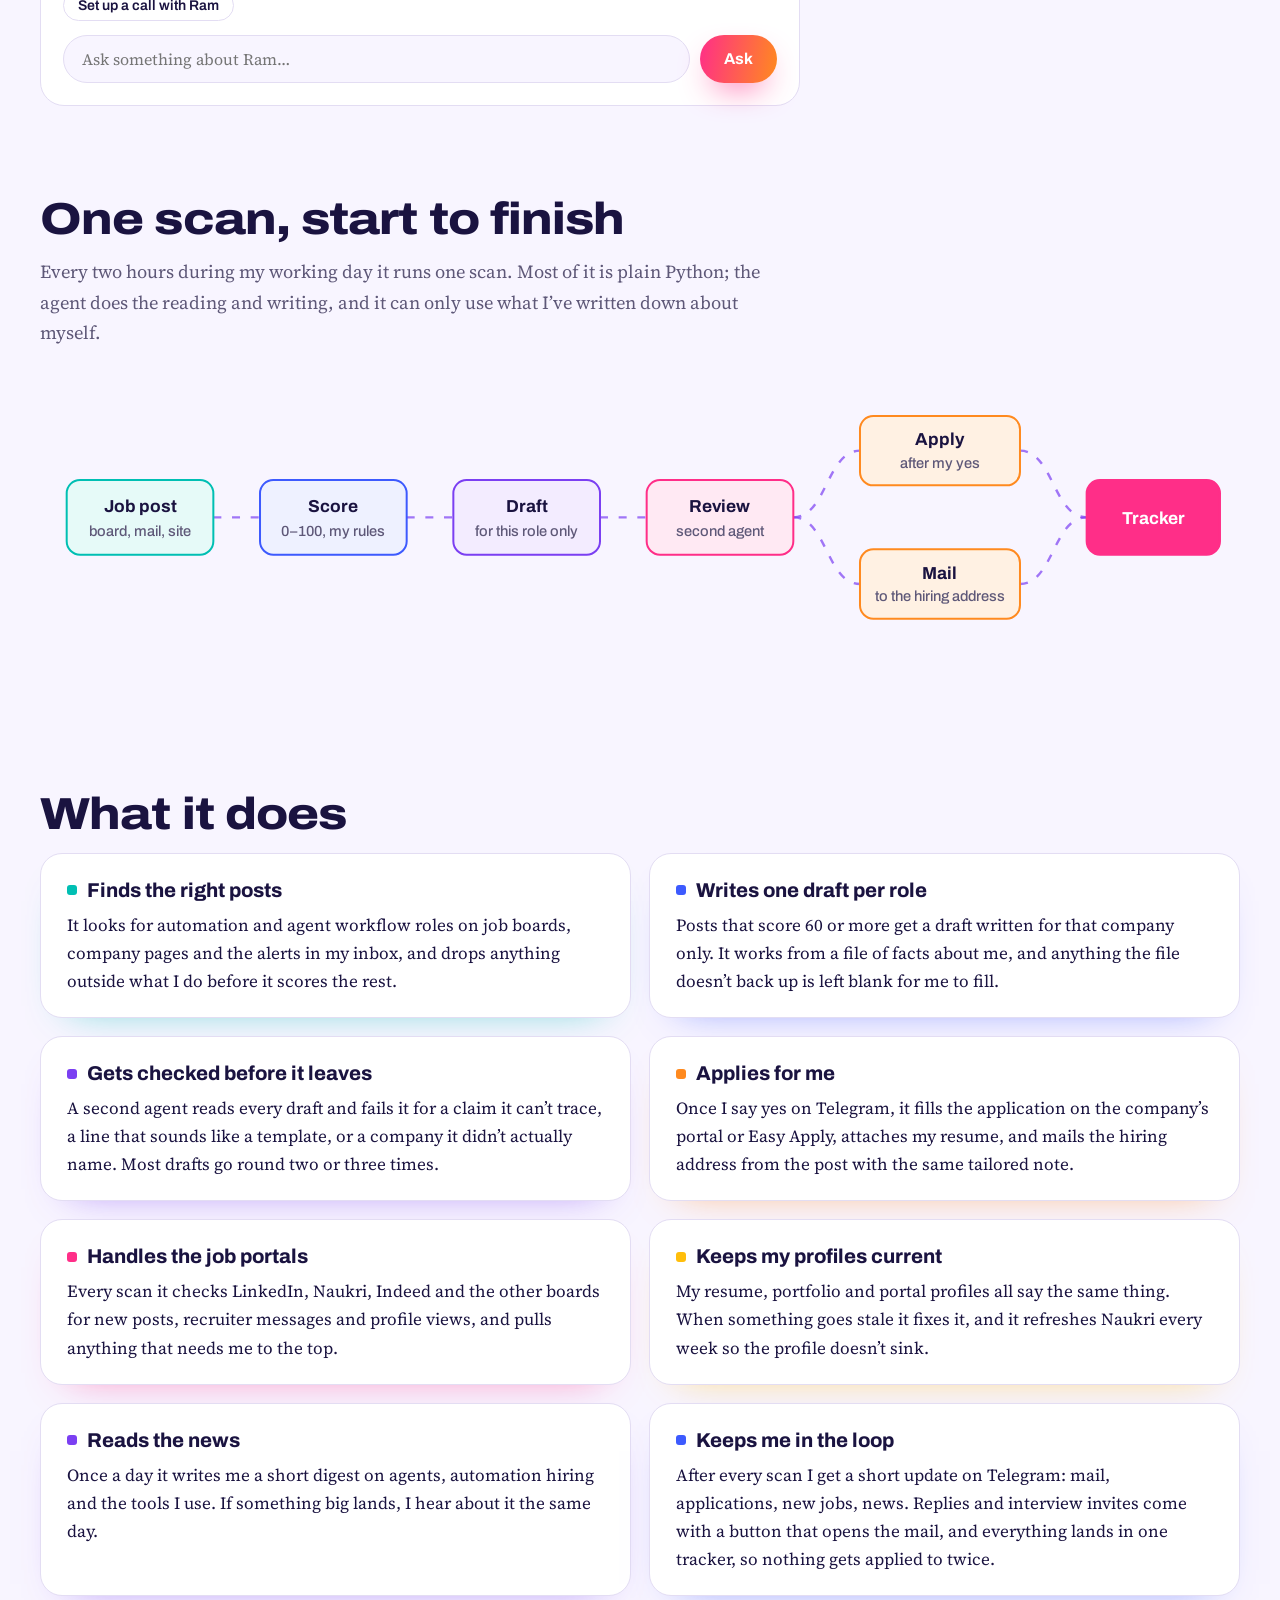
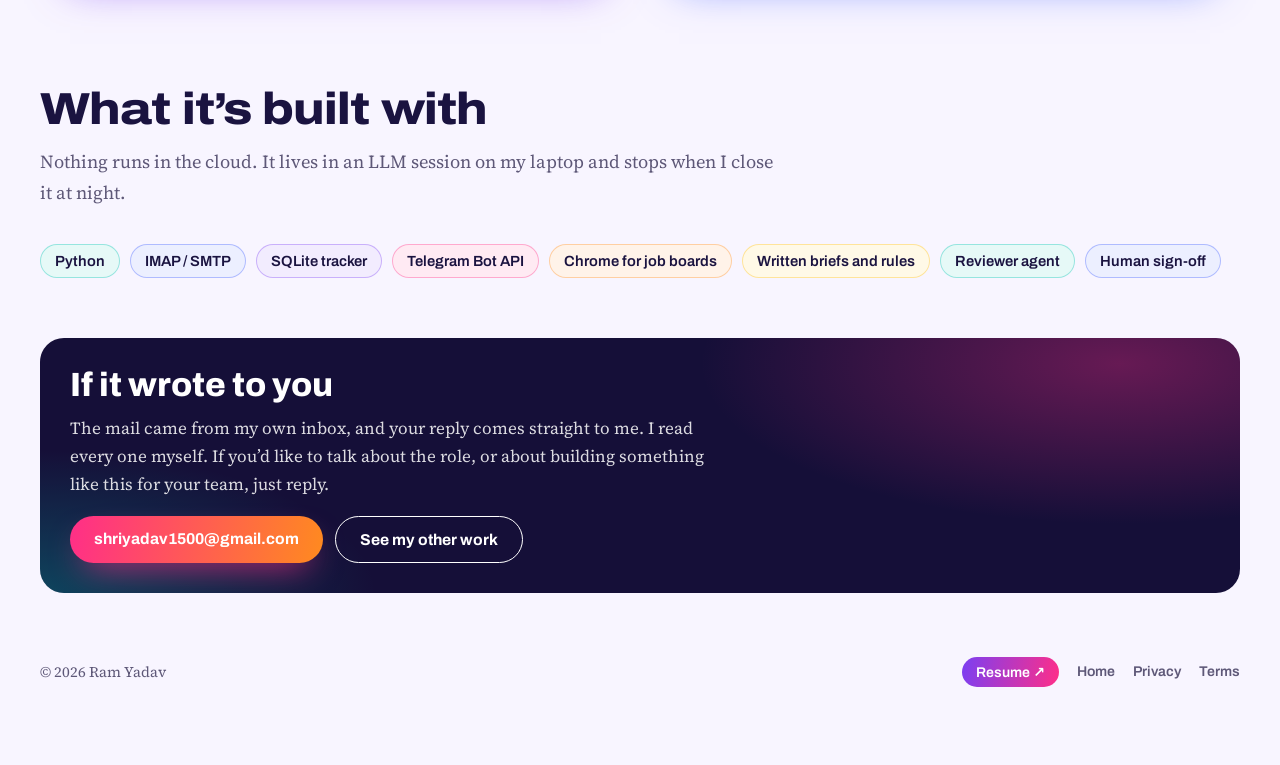
==== commit 5f468023: "content: age back in About, kept current by the API" ====
--- a/jobagent/index.html
+++ b/jobagent/index.html
@@ -13,7 +13,7 @@
 <link rel="preconnect" href="https://fonts.googleapis.com">
 <link rel="preconnect" href="https://fonts.gstatic.com" crossorigin>
 <link href="https://fonts.googleapis.com/css2?family=Archivo:wdth,wght@100..125,400..800&family=Source+Serif+4:opsz,wght@8..60,400;8..60,600&display=swap" rel="stylesheet">
-<link rel="stylesheet" href="../style.css?v=20261006a">
+<link rel="stylesheet" href="../style.css?v=20261006b">
 <link rel="icon" href="/favicon.ico" sizes="48x48">
 <link rel="icon" type="image/png" href="/img/icon-192.png" sizes="192x192">
 <link rel="apple-touch-icon" href="/apple-touch-icon.png">
@@ -264,7 +264,7 @@
   next();
 })();
 </script>
-<script src="../connect.js?v=20261006a" defer></script>
+<script src="../connect.js?v=20261006b" defer></script>
 <script type="module" src="https://static.cloudflareinsights.com/beacon.min.js" data-cf-beacon='{"token": "8d06e799ebae47a8966e0bc18af4d934"}'></script>
 </body>
 </html>
